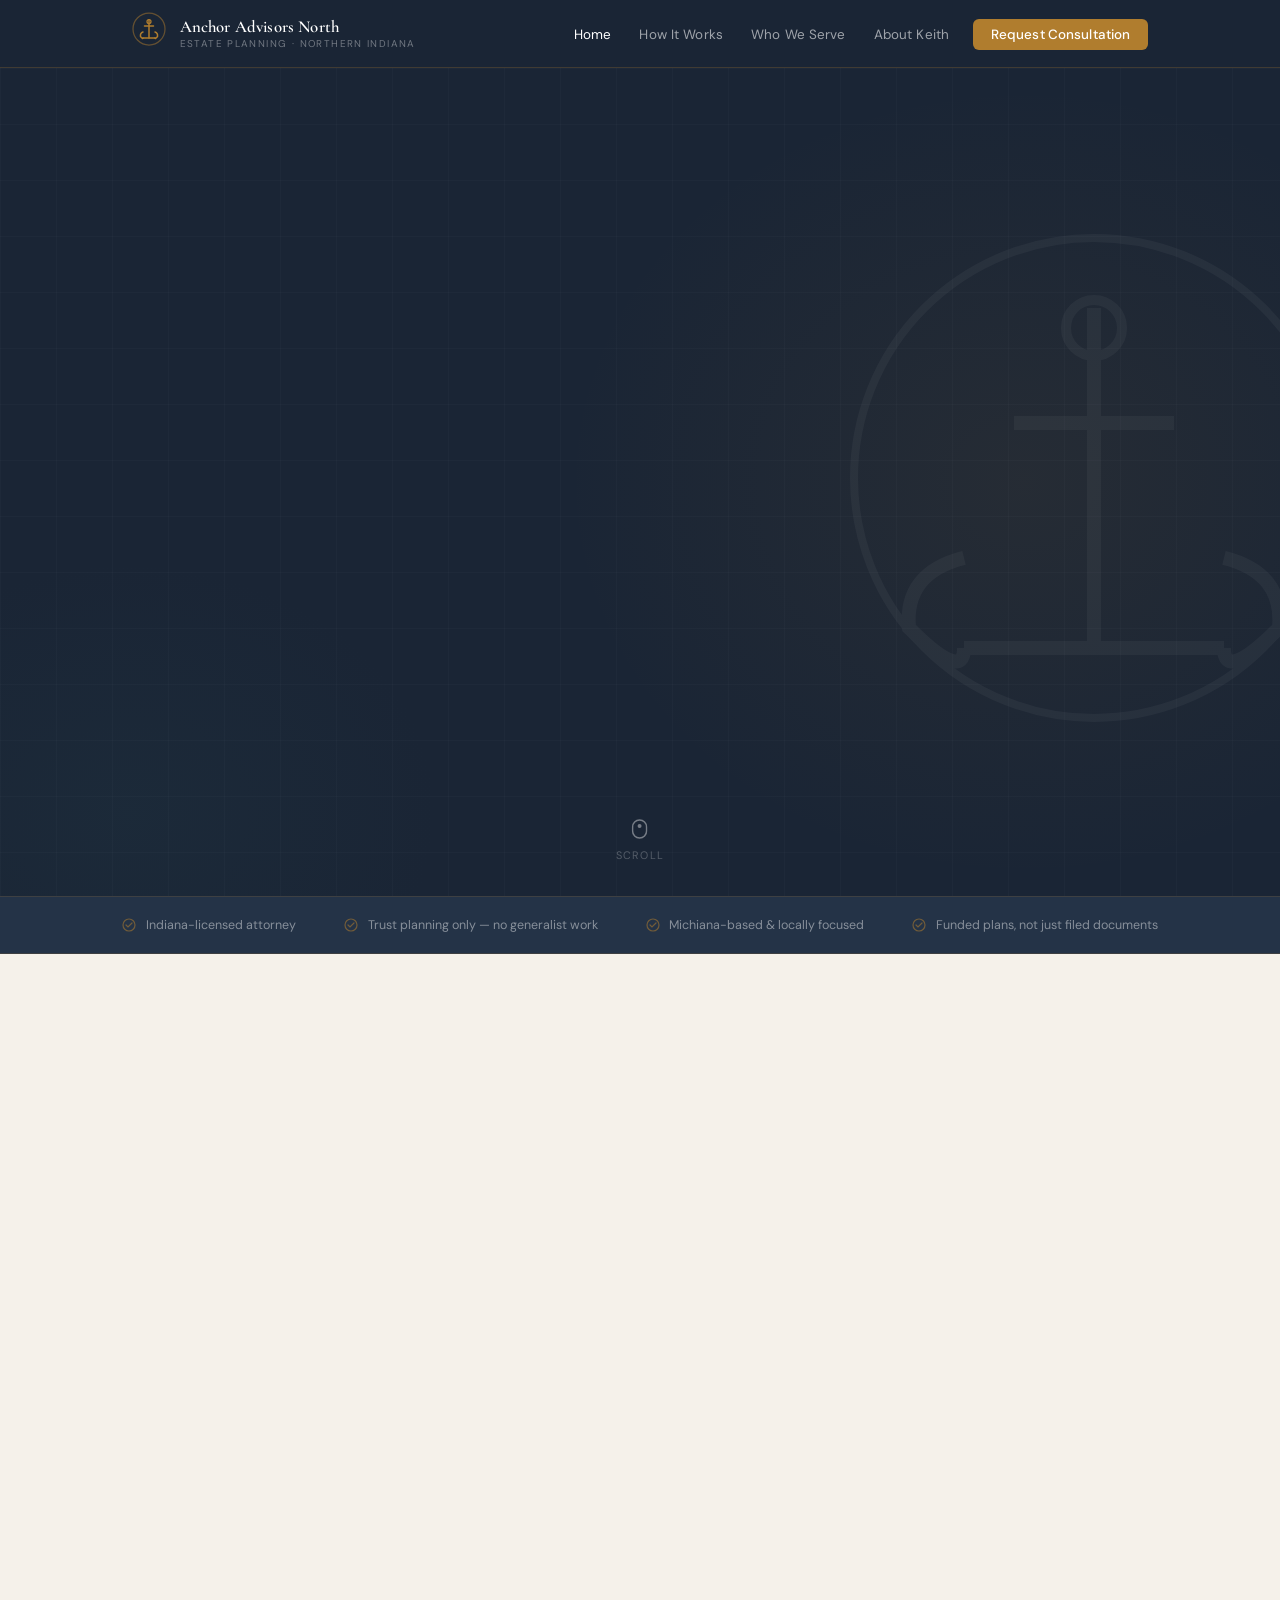
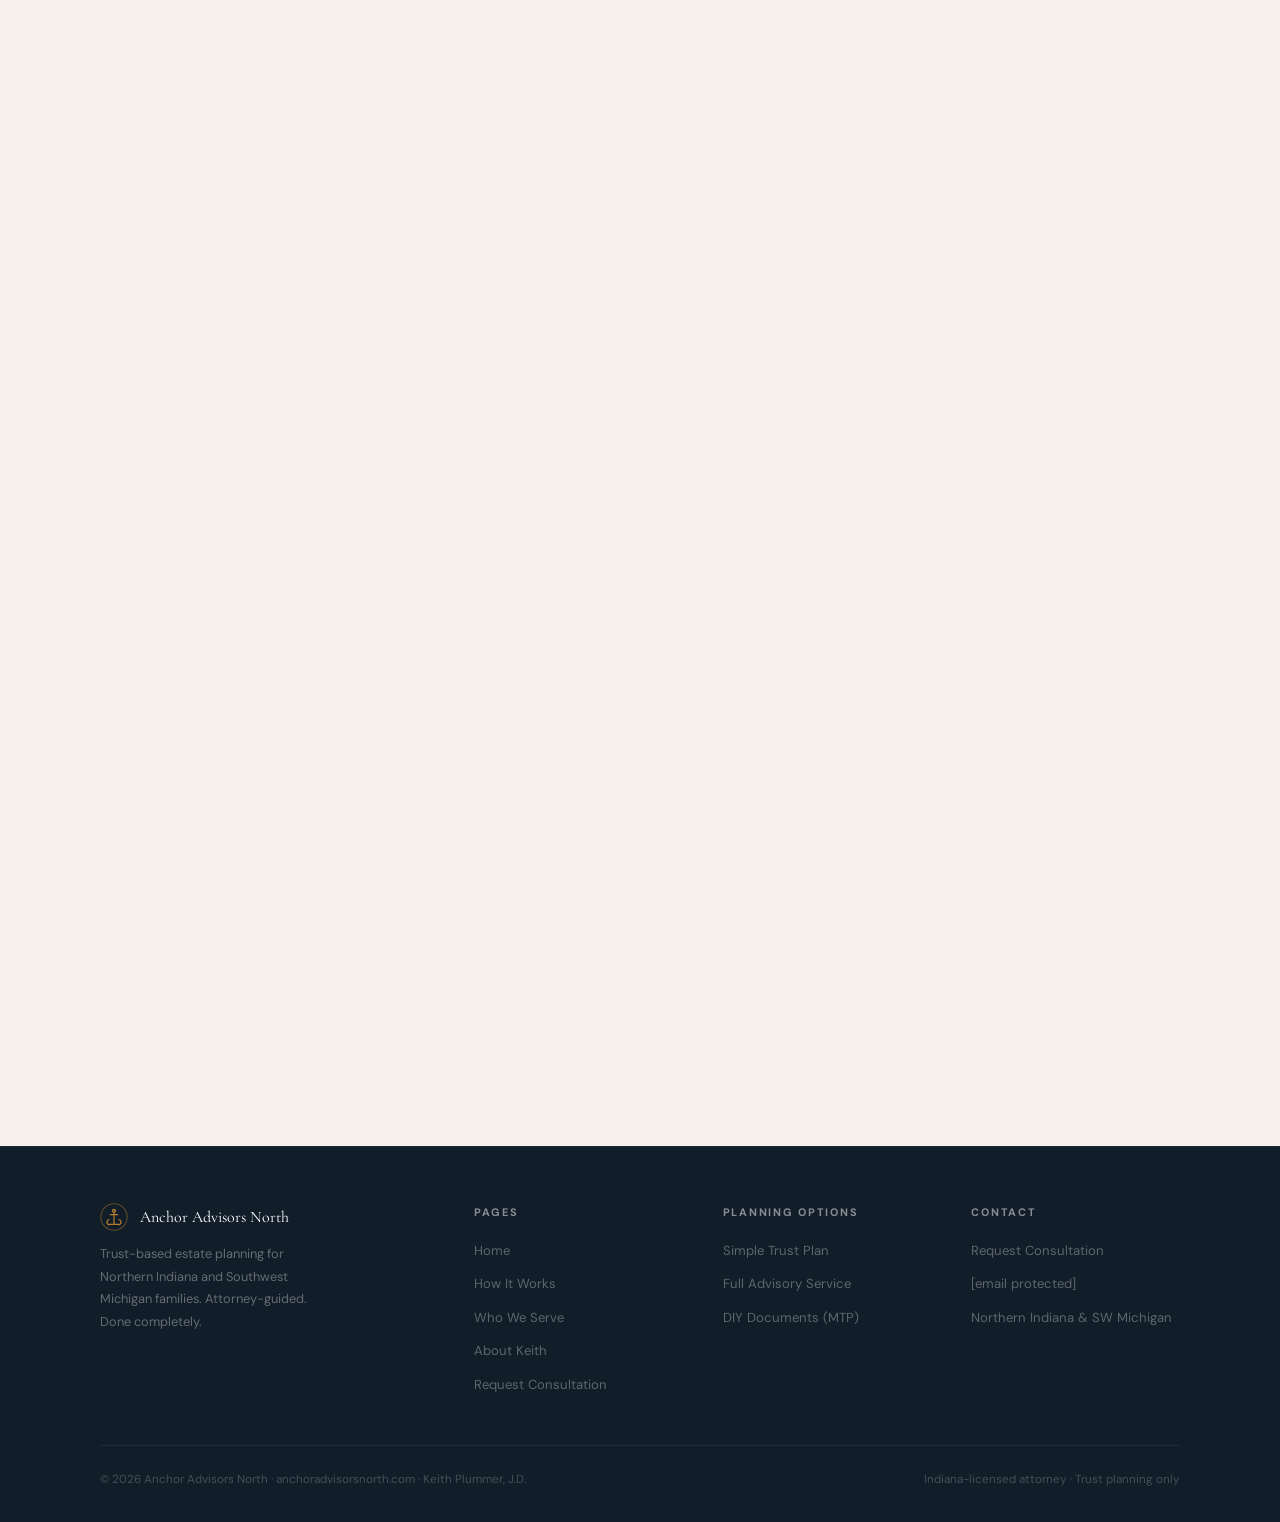
==== index.html @ 52250618 "Add files via upload" ====
<!DOCTYPE html>
<html lang="en">
<head>
<meta charset="UTF-8">
<meta name="viewport" content="width=device-width, initial-scale=1.0">
<title>Anchor Advisors North — Trust-Based Estate Planning, Northern Indiana</title>
<meta name="description" content="Revocable living trust-based estate planning for Northern Indiana families. Attorney-guided. Done completely — from documents to funded.">
<link rel="stylesheet" href="shared.css">
<style>
/* ── HOME-SPECIFIC ──────────────────────────────────────── */

/* HERO */
.hero {
  background: var(--navy3);
  padding: 7rem 2rem 6rem;
  position: relative; overflow: hidden;
  min-height: 92vh;
  display: flex; align-items: center;
}
.hero-bg {
  position: absolute; inset: 0; pointer-events: none;
  background:
    radial-gradient(ellipse 60% 80% at 80% 50%, rgba(176,125,46,.08) 0%, transparent 60%),
    radial-gradient(ellipse 40% 50% at 10% 90%, rgba(28,43,58,.8) 0%, transparent 60%);
}
/* Faint grid */
.hero-grid {
  position: absolute; inset: 0; pointer-events: none;
  background-image:
    linear-gradient(rgba(255,255,255,.018) 1px, transparent 1px),
    linear-gradient(90deg, rgba(255,255,255,.018) 1px, transparent 1px);
  background-size: 56px 56px;
}
/* Anchor watermark */
.hero-anchor-bg {
  position: absolute; right: -4rem; top: 50%; transform: translateY(-50%);
  opacity: .04; pointer-events: none;
}
.hero-in {
  position: relative; z-index: 1;
  max-width: 1080px; margin: 0 auto; width: 100%;
  display: grid; grid-template-columns: 1fr 400px; gap: 5rem; align-items: center;
}
.hero-badge {
  display: inline-flex; align-items: center; gap: .5rem;
  background: var(--gold-bg); border: 1px solid var(--gold-br);
  color: var(--gold-lt); font-size: .68rem; letter-spacing: .15em;
  text-transform: uppercase; padding: .38rem 1rem; border-radius: 2rem;
  margin-bottom: 1.85rem; font-weight: 600;
}
.hero h1 {
  font-family: var(--serif);
  font-size: clamp(2.8rem, 5vw, 4.4rem);
  color: var(--white); line-height: 1.1;
  font-weight: 600; margin-bottom: 1.5rem;
  letter-spacing: -.015em;
}
.hero h1 em { color: var(--gold-lt); font-style: italic; }
.hero-sub {
  font-size: 1.05rem; color: rgba(255,255,255,.55);
  margin-bottom: 2.5rem; font-weight: 300;
  max-width: 480px; line-height: 1.8;
}
.hero-ctas { display: flex; gap: 1rem; flex-wrap: wrap; }

/* PROOF CARD */
.proof-card {
  background: rgba(255,255,255,.06);
  border: 1px solid rgba(255,255,255,.1);
  border-radius: 16px; overflow: hidden;
  backdrop-filter: blur(6px);
}
.pc-header {
  background: rgba(176,125,46,.15);
  border-bottom: 1px solid rgba(176,125,46,.2);
  padding: 1.1rem 1.5rem;
  display: flex; align-items: center; gap: .65rem;
}
.pc-header-icon { font-size: 1rem; }
.pc-header span {
  font-size: .72rem; letter-spacing: .12em; text-transform: uppercase;
  color: var(--gold-lt); font-weight: 600;
}
.pc-row {
  display: flex; align-items: flex-start; gap: 1rem;
  padding: 1rem 1.5rem;
  border-bottom: 1px solid rgba(255,255,255,.06);
  transition: background .18s;
}
.pc-row:last-child { border-bottom: none; }
.pc-row:hover { background: rgba(255,255,255,.03); }
.pc-check {
  width: 1.5rem; height: 1.5rem; border-radius: 50%;
  background: rgba(62,107,82,.25); border: 1px solid rgba(62,107,82,.4);
  display: flex; align-items: center; justify-content: center;
  flex-shrink: 0; margin-top: .1rem; font-size: .7rem;
}
.pc-body h4 { font-size: .88rem; font-weight: 500; color: var(--white); margin-bottom: .12rem; }
.pc-body p  { font-size: .76rem; color: rgba(255,255,255,.38); line-height: 1.5; }

/* SCROLL INDICATOR */
.scroll-hint {
  position: absolute; bottom: 2rem; left: 50%;
  transform: translateX(-50%);
  display: flex; flex-direction: column; align-items: center; gap: .4rem;
  color: rgba(255,255,255,.25); font-size: .68rem; letter-spacing: .12em;
  text-transform: uppercase; z-index: 1;
  animation: bounce 2s ease-in-out infinite;
}
.scroll-hint svg { opacity: .4; }
@keyframes bounce { 0%,100%{transform:translateX(-50%) translateY(0)} 50%{transform:translateX(-50%) translateY(6px)} }

/* DIVIDER STRIP */
.divider-strip {
  background: var(--navy2);
  border-top: 1px solid rgba(176,125,46,.18);
  border-bottom: 1px solid rgba(176,125,46,.18);
  padding: 1.1rem 2rem;
}
.ds-in {
  max-width: 1080px; margin: 0 auto;
  display: flex; justify-content: center; gap: 3rem; flex-wrap: wrap;
}
.ds-item {
  display: flex; align-items: center; gap: .6rem;
  font-size: .78rem; color: rgba(255,255,255,.45);
}
.ds-item svg { opacity: .55; }

/* PROBLEM SECTION */
.problem-in {
  display: grid; grid-template-columns: 1fr 1fr; gap: 1.5rem;
  margin-top: 3rem;
}
.p-card {
  border-radius: var(--r); padding: 1.85rem 1.7rem;
  position: relative; overflow: hidden;
}
.p-card.bad  { background: rgba(200,60,60,.06); border: 1px solid rgba(200,60,60,.18); }
.p-card.good { background: rgba(62,107,82,.07); border: 1px solid rgba(62,107,82,.22); }
.p-card h3 { font-family: var(--serif); font-size: 1.25rem; margin-bottom: .75rem; }
.p-card.bad  h3 { color: #c03c3c; }
.p-card.good h3 { color: var(--sage); }
.p-card p { font-size: .9rem; color: var(--text); line-height: 1.75; }
.p-card ul { list-style: none; margin-top: .85rem; display: flex; flex-direction: column; gap: .45rem; }
.p-card.bad  ul li::before { content: '✗ '; color: #c03c3c; font-weight: 700; }
.p-card.good ul li::before { content: '✓ '; color: var(--sage); font-weight: 700; }
.p-card ul li { font-size: .88rem; color: var(--text); }

/* LADDER / OPTIONS PREVIEW */
.options-grid {
  display: grid; grid-template-columns: repeat(3, 1fr); gap: 1.25rem;
  margin-top: 3rem;
}
.opt-card {
  border-radius: var(--r);
  border: 1px solid rgba(255,255,255,.08);
  background: rgba(255,255,255,.04);
  padding: 1.75rem 1.5rem;
  position: relative; overflow: hidden;
  transition: border-color .2s, background .2s;
  display: flex; flex-direction: column;
}
.opt-card:hover {
  border-color: rgba(176,125,46,.3);
  background: rgba(255,255,255,.06);
}
.opt-card.featured {
  background: rgba(176,125,46,.1);
  border-color: rgba(176,125,46,.35);
}
.opt-step {
  font-size: .63rem; letter-spacing: .2em; text-transform: uppercase;
  color: var(--gold-lt); font-weight: 600; margin-bottom: .5rem;
}
.opt-card h3 {
  font-family: var(--serif); font-size: 1.4rem; color: var(--white);
  margin-bottom: .5rem; line-height: 1.2;
}
.opt-price {
  font-size: .95rem; color: var(--gold-lt);
  margin-bottom: .85rem; font-weight: 300;
}
.opt-desc { font-size: .85rem; color: rgba(255,255,255,.48); line-height: 1.7; flex: 1; }
.opt-link {
  display: inline-flex; align-items: center; gap: .4rem;
  margin-top: 1.25rem; font-size: .82rem; font-weight: 500;
  color: var(--gold-lt); transition: gap .18s;
}
.opt-card:hover .opt-link { gap: .6rem; }

/* KEITH TEASER */
.keith-in {
  display: grid; grid-template-columns: 340px 1fr; gap: 4.5rem;
  align-items: center;
}
.keith-photo-block {
  position: relative;
}
.keith-photo-placeholder {
  width: 100%; aspect-ratio: 3/4;
  background: linear-gradient(145deg, var(--navy2) 0%, var(--navy3) 100%);
  border-radius: 14px;
  display: flex; align-items: center; justify-content: center;
  border: 1px solid rgba(255,255,255,.08);
  overflow: hidden;
}
.keith-photo-placeholder svg { opacity: .15; }
.keith-photo-tag {
  position: absolute; bottom: -1rem; right: -1rem;
  background: var(--gold); color: var(--white);
  padding: .65rem 1.15rem; border-radius: var(--r);
  font-size: .78rem; font-weight: 600; line-height: 1.4;
  box-shadow: var(--shadow-lg);
}
.keith-text .eyebrow { margin-bottom: .6rem; }
.keith-text h2 { margin-bottom: 1rem; }
.keith-text p { font-size: .95rem; color: var(--muted); margin-bottom: 1rem; line-height: 1.8; }
.keith-creds {
  display: flex; flex-direction: column; gap: .5rem; margin: 1.5rem 0;
}
.kc-item {
  display: flex; align-items: center; gap: .75rem;
  font-size: .85rem; color: var(--text);
}
.kc-dot {
  width: 6px; height: 6px; border-radius: 50%;
  background: var(--gold); flex-shrink: 0;
}

/* PROCESS STRIP */
.process-steps {
  display: grid; grid-template-columns: repeat(4, 1fr);
  gap: 0; margin-top: 3.5rem;
  border: 1px solid var(--border); border-radius: var(--r);
  overflow: hidden;
}
.ps-item {
  padding: 1.85rem 1.6rem; background: var(--white);
  border-right: 1px solid var(--border);
  position: relative; transition: background .2s;
}
.ps-item:last-child { border-right: none; }
.ps-item:hover { background: var(--warm); }
.ps-num {
  font-family: var(--serif); font-size: 2.4rem; color: var(--gold);
  line-height: 1; margin-bottom: .85rem; font-weight: 600;
}
.ps-item h3 { font-family: var(--serif); font-size: 1.1rem; color: var(--navy); margin-bottom: .45rem; }
.ps-item p  { font-size: .83rem; color: var(--muted); line-height: 1.7; }

/* QUOTE / CTA BANNER */
.cta-banner {
  background: var(--navy3);
  border-top: 1px solid rgba(176,125,46,.2);
  border-bottom: 1px solid rgba(176,125,46,.2);
  padding: 5rem 2rem; text-align: center;
}
.cta-banner blockquote {
  font-family: var(--serif); font-size: clamp(1.5rem, 2.5vw, 2.2rem);
  color: var(--white); line-height: 1.4; max-width: 720px;
  margin: 0 auto 1rem; font-style: italic; font-weight: 400;
}
.cta-banner blockquote em { color: var(--gold-lt); font-style: normal; }
.cta-banner cite { font-size: .8rem; color: rgba(255,255,255,.35); display: block; margin-bottom: 2.5rem; }

@media (max-width: 900px) {
  .hero-in { grid-template-columns: 1fr; gap: 3rem; }
  .hero { min-height: auto; padding: 5rem 1.25rem 4rem; }
  .hero-anchor-bg { display: none; }
  .problem-in { grid-template-columns: 1fr; }
  .options-grid { grid-template-columns: 1fr; }
  .keith-in { grid-template-columns: 1fr; }
  .keith-photo-block { max-width: 300px; margin: 0 auto; }
  .process-steps { grid-template-columns: 1fr 1fr; }
  .ps-item { border-bottom: 1px solid var(--border); }
}
@media (max-width: 560px) {
  .process-steps { grid-template-columns: 1fr; }
  .ds-in { gap: 1.25rem; }
}
</style>
</head>
<body>

<!-- NAV -->
<nav class="site-nav">
  <div class="nav-in">
    <a href="index.html" class="nav-logo">
      <!-- Anchor SVG Logo -->
      <div class="nav-logo-mark">
        <svg width="34" height="34" viewBox="0 0 34 34" fill="none" xmlns="http://www.w3.org/2000/svg">
          <circle cx="17" cy="17" r="16" stroke="#b07d2e" stroke-width="1.25" fill="none" opacity=".5"/>
          <!-- Anchor shape -->
          <line x1="17" y1="8" x2="17" y2="26" stroke="#b07d2e" stroke-width="1.5" stroke-linecap="round"/>
          <line x1="11" y1="26" x2="23" y2="26" stroke="#b07d2e" stroke-width="1.5" stroke-linecap="round"/>
          <path d="M11 20 Q8 21 8.5 24.5 Q11 27.5 11 26" stroke="#b07d2e" stroke-width="1.5" fill="none" stroke-linecap="round"/>
          <path d="M23 20 Q26 21 25.5 24.5 Q23 27.5 23 26" stroke="#b07d2e" stroke-width="1.5" fill="none" stroke-linecap="round"/>
          <!-- Crossbar -->
          <line x1="12.5" y1="14" x2="21.5" y2="14" stroke="#b07d2e" stroke-width="1.5" stroke-linecap="round"/>
          <!-- Ring at top -->
          <circle cx="17" cy="9.5" r="2" stroke="#b07d2e" stroke-width="1.25" fill="none"/>
        </svg>
      </div>
      <div class="nav-logo-text">
        <span class="nav-logo-name">Anchor Advisors North</span>
        <span class="nav-logo-sub">Estate Planning · Northern Indiana</span>
      </div>
    </a>
    <ul class="nav-links" id="navLinks">
      <li><a href="index.html" class="active">Home</a></li>
      <li><a href="how-it-works.html">How It Works</a></li>
      <li><a href="who-we-serve.html">Who We Serve</a></li>
      <li><a href="about.html">About Keith</a></li>
      <li><a href="inquire.html" class="nav-cta">Request Consultation</a></li>
    </ul>
    <div class="ham" id="ham" onclick="toggleNav()">
      <span></span><span></span><span></span>
    </div>
  </div>
</nav>

<!-- HERO -->
<section class="hero">
  <div class="hero-bg"></div>
  <div class="hero-grid"></div>
  <!-- Watermark anchor -->
  <div class="hero-anchor-bg">
    <svg width="500" height="500" viewBox="0 0 500 500" fill="none" xmlns="http://www.w3.org/2000/svg">
      <circle cx="250" cy="250" r="240" stroke="white" stroke-width="8" fill="none"/>
      <line x1="250" y1="80" x2="250" y2="420" stroke="white" stroke-width="14"/>
      <line x1="120" y1="420" x2="380" y2="420" stroke="white" stroke-width="14"/>
      <path d="M120 330 Q60 345 65 400 Q120 455 120 420" stroke="white" stroke-width="14" fill="none"/>
      <path d="M380 330 Q440 345 435 400 Q380 455 380 420" stroke="white" stroke-width="14" fill="none"/>
      <line x1="170" y1="195" x2="330" y2="195" stroke="white" stroke-width="14"/>
      <circle cx="250" cy="100" r="28" stroke="white" stroke-width="10" fill="none"/>
    </svg>
  </div>

  <div class="hero-in">
    <div>
      <div class="hero-badge fi">Northern Indiana · Attorney-Guided</div>
      <h1 class="fi fi-d1">Plans that work<br>in practice,<br>not just <em>on paper.</em></h1>
      <p class="hero-sub fi fi-d2">Revocable living trust-based estate planning for Michiana families — from document preparation through fully funded and complete. Guided by Keith Plummer, J.D.</p>
      <div class="hero-ctas fi fi-d3">
        <a href="inquire.html" class="btn btn-gold">Request a Consultation</a>
        <a href="how-it-works.html" class="btn btn-outline">See How It Works</a>
      </div>
    </div>
    <div class="fi fi-d2">
      <div class="proof-card">
        <div class="pc-header">
          <span class="pc-header-icon">⚓</span>
          <span>What "complete" means here</span>
        </div>
        <div class="pc-row">
          <div class="pc-check">✓</div>
          <div class="pc-body">
            <h4>All 7 Indiana documents prepared</h4>
            <p>Trust, will, POA, health care rep, certificate, deed & assignment</p>
          </div>
        </div>
        <div class="pc-row">
          <div class="pc-check">✓</div>
          <div class="pc-body">
            <h4>Real estate retitled & recorded</h4>
            <p>Quitclaim Deed filed with your Indiana county — not just drafted</p>
          </div>
        </div>
        <div class="pc-row">
          <div class="pc-check">✓</div>
          <div class="pc-body">
            <h4>Accounts & beneficiaries aligned</h4>
            <p>Bank, brokerage, and retirement coordinated with trust terms</p>
          </div>
        </div>
        <div class="pc-row">
          <div class="pc-check">✓</div>
          <div class="pc-body">
            <h4>Completion review & funding file</h4>
            <p>Every transfer documented and verified before we close</p>
          </div>
        </div>
      </div>
    </div>
  </div>

  <div class="scroll-hint">
    <svg width="16" height="20" viewBox="0 0 16 20" fill="none"><rect x="1" y="1" width="14" height="18" rx="7" stroke="white" stroke-width="1.5"/><circle cx="8" cy="7" r="2" fill="white"/></svg>
    Scroll
  </div>
</section>

<!-- DIVIDER STRIP -->
<div class="divider-strip">
  <div class="ds-in">
    <div class="ds-item">
      <svg width="14" height="14" viewBox="0 0 14 14" fill="none"><circle cx="7" cy="7" r="6" stroke="#b07d2e" stroke-width="1.2"/><path d="M4 7l2 2 4-4" stroke="#b07d2e" stroke-width="1.2" stroke-linecap="round"/></svg>
      Indiana-licensed attorney
    </div>
    <div class="ds-item">
      <svg width="14" height="14" viewBox="0 0 14 14" fill="none"><circle cx="7" cy="7" r="6" stroke="#b07d2e" stroke-width="1.2"/><path d="M4 7l2 2 4-4" stroke="#b07d2e" stroke-width="1.2" stroke-linecap="round"/></svg>
      Trust planning only — no generalist work
    </div>
    <div class="ds-item">
      <svg width="14" height="14" viewBox="0 0 14 14" fill="none"><circle cx="7" cy="7" r="6" stroke="#b07d2e" stroke-width="1.2"/><path d="M4 7l2 2 4-4" stroke="#b07d2e" stroke-width="1.2" stroke-linecap="round"/></svg>
      Michiana-based & locally focused
    </div>
    <div class="ds-item">
      <svg width="14" height="14" viewBox="0 0 14 14" fill="none"><circle cx="7" cy="7" r="6" stroke="#b07d2e" stroke-width="1.2"/><path d="M4 7l2 2 4-4" stroke="#b07d2e" stroke-width="1.2" stroke-linecap="round"/></svg>
      Funded plans, not just filed documents
    </div>
  </div>
</div>

<!-- PROBLEM -->
<section class="section light fi" id="why">
  <div class="wrap">
    <div class="eyebrow">The Core Problem</div>
    <h2 class="sec-title">Most estate plans fail in <em>execution,</em> not drafting.</h2>
    <p class="sec-desc">Documents get signed. Assets stay put. Beneficiaries go stale. The trust sits in a drawer — legally valid and functionally useless.</p>
    <div class="problem-in">
      <div class="p-card bad fi">
        <h3>What most families end up with</h3>
        <p>A signed trust that holds no assets. A will nobody can find. Real estate still titled in their own names. Beneficiary designations last updated in 2009.</p>
        <ul>
          <li>Estate goes to probate anyway</li>
          <li>Family spends months untangling accounts</li>
          <li>Minor children's guardianship unaddressed</li>
          <li>Incapacity triggers costly court proceedings</li>
          <li>Plan never funded — the whole point missed</li>
        </ul>
      </div>
      <div class="p-card good fi fi-d1">
        <h3>What a functioning plan looks like</h3>
        <p>Correctly executed documents. Real estate retitled and recorded. Accounts aligned. Beneficiary designations reviewed and current.</p>
        <ul>
          <li>Assets pass privately, without probate</li>
          <li>Family receives what you intended</li>
          <li>Successor trustee steps in without court</li>
          <li>Medical and financial decisions covered</li>
          <li>Documented, verified, and complete</li>
        </ul>
      </div>
    </div>
  </div>
</section>

<!-- OPTIONS / LADDER -->
<section class="section dark fi">
  <div class="wrap">
    <div class="eyebrow light">Planning Options</div>
    <h2 class="sec-title light">The right level of support<br>for <em>your</em> situation.</h2>
    <p class="sec-desc light">Some families want documents. Some want documents with a guide. Some want full coordination from start to funded. There's a path for each.</p>
    <div class="options-grid">

      <div class="opt-card fi">
        <div class="opt-step">Entry point</div>
        <h3>DIY Documents</h3>
        <div class="opt-price">$99 – $299 · self-serve</div>
        <p class="opt-desc">Attorney-reviewed Indiana trust documents, delivered in minutes. For organized families who can handle the process independently. Via our sister site.</p>
        <a href="https://michianatrustplanning.com" target="_blank" class="opt-link">
          MichianaTP.com →
        </a>
      </div>

      <div class="opt-card featured fi fi-d1">
        <div class="opt-step">Guided option · most popular</div>
        <h3>Simple Trust Plan</h3>
        <div class="opt-price">Flat fee · contact for pricing</div>
        <p class="opt-desc">The same attorney-prepared documents — with Keith guiding you through every step. Intake consultation, implementation roadmap, and direct support through signing and funding.</p>
        <a href="inquire.html" class="opt-link">Request consultation →</a>
      </div>

      <div class="opt-card fi fi-d2">
        <div class="opt-step">Full coordination</div>
        <h3>Full Advisory</h3>
        <div class="opt-price">Flat fee · contact for pricing</div>
        <p class="opt-desc">Complete coordination from intake through funded. Deed preparation and recording, account retitling, beneficiary review, and a documented funding proof file. For families with real estate, multiple accounts, or blended family considerations.</p>
        <a href="inquire.html" class="opt-link">Request consultation →</a>
      </div>

    </div>
  </div>
</section>

<!-- PROCESS PREVIEW -->
<section class="section white fi">
  <div class="wrap">
    <div class="eyebrow">How It Works</div>
    <h2 class="sec-title">Four stages. Clear next steps <em>throughout.</em></h2>
    <p class="sec-desc">No guessing. No unclear next steps. A structured path from conversation to complete.</p>
    <div class="process-steps">
      <div class="ps-item fi">
        <div class="ps-num">01</div>
        <h3>Orientation</h3>
        <p>Define your priorities, household context, and asset picture. Confirm which planning level fits your situation.</p>
      </div>
      <div class="ps-item fi fi-d1">
        <div class="ps-num">02</div>
        <h3>Design</h3>
        <p>Set the trust structure — trustees, beneficiaries, distribution terms, and companion documents aligned to your situation.</p>
      </div>
      <div class="ps-item fi fi-d2">
        <div class="ps-num">03</div>
        <h3>Documents</h3>
        <p>Prepare, review, and execute all Indiana trust documents. Clear guidance on signing order, witnesses, and notarization.</p>
      </div>
      <div class="ps-item fi fi-d3">
        <div class="ps-num">04</div>
        <h3>Implementation</h3>
        <p>Coordinate titling, deed recording, account retitling, and beneficiary updates. Verify and document completion.</p>
      </div>
    </div>
    <div style="text-align:center; margin-top:2rem;">
      <a href="how-it-works.html" class="btn btn-outline-dark">Full Process Overview →</a>
    </div>
  </div>
</section>

<!-- KEITH TEASER -->
<section class="section warm2 fi" id="about">
  <div class="wrap">
    <div class="keith-in">
      <div class="keith-photo-block">
        <div class="keith-photo-placeholder">
          <!-- Placeholder until photo uploaded — replace with <img src="assets/keith-plummer.jpg"> -->
          <svg width="100" height="120" viewBox="0 0 100 120" fill="none" xmlns="http://www.w3.org/2000/svg">
            <circle cx="50" cy="38" r="28" stroke="white" stroke-width="2"/>
            <path d="M5 110 Q5 80 50 80 Q95 80 95 110" stroke="white" stroke-width="2" fill="none"/>
          </svg>
        </div>
        <div class="keith-photo-tag">
          Keith Plummer, J.D.<br>
          <span style="font-weight:300;font-size:.7rem;opacity:.8;">Indiana Estate Attorney</span>
        </div>
      </div>
      <div class="keith-text">
        <div class="eyebrow">About Keith Plummer</div>
        <h2 class="sec-title">Estate planning the way it <em>should</em> work.</h2>
        <p>Anchor Advisors North started the same way most families begin thinking about estate planning — a question from parents and close friends who wanted a simple plan that would work, but found the process expensive, confusing, and hard to navigate.</p>
        <p>After seeing the gap between what most Michiana households actually need and what they're often sold, the answer became clear: most families need a well-drafted trust, the right companion documents, and someone who will make sure the plan is actually implemented — not just filed.</p>
        <div class="keith-creds">
          <div class="kc-item"><div class="kc-dot"></div>Licensed attorney, State of Indiana</div>
          <div class="kc-item"><div class="kc-dot"></div>Trust & estate planning focus</div>
          <div class="kc-item"><div class="kc-dot"></div>Northern Indiana & Southwest Michigan</div>
          <div class="kc-item"><div class="kc-dot"></div>Completion-oriented — funded plans, not just signed ones</div>
        </div>
        <a href="about.html" class="btn btn-outline-dark">Full Bio & Background →</a>
      </div>
    </div>
  </div>
</section>

<!-- CTA BANNER -->
<div class="cta-banner fi">
  <blockquote>"A trust is not magic. It works only when assets are properly aligned <em>with the structure.</em>"</blockquote>
  <cite>— Anchor Advisors North</cite>
  <div>
    <a href="inquire.html" class="btn btn-gold" style="font-size:1rem;padding:.9rem 2rem;">Request a Consultation</a>
  </div>
</div>

<!-- FOOTER -->
<footer class="site-footer">
  <div class="footer-in">
    <div class="footer-brand">
      <a href="index.html" style="display:flex;align-items:center;gap:.75rem;">
        <svg width="28" height="28" viewBox="0 0 34 34" fill="none"><circle cx="17" cy="17" r="16" stroke="#b07d2e" stroke-width="1.25" fill="none" opacity=".5"/><line x1="17" y1="8" x2="17" y2="26" stroke="#b07d2e" stroke-width="1.5" stroke-linecap="round"/><line x1="11" y1="26" x2="23" y2="26" stroke="#b07d2e" stroke-width="1.5" stroke-linecap="round"/><path d="M11 20 Q8 21 8.5 24.5 Q11 27.5 11 26" stroke="#b07d2e" stroke-width="1.5" fill="none" stroke-linecap="round"/><path d="M23 20 Q26 21 25.5 24.5 Q23 27.5 23 26" stroke="#b07d2e" stroke-width="1.5" fill="none" stroke-linecap="round"/><line x1="12.5" y1="14" x2="21.5" y2="14" stroke="#b07d2e" stroke-width="1.5" stroke-linecap="round"/><circle cx="17" cy="9.5" r="2" stroke="#b07d2e" stroke-width="1.25" fill="none"/></svg>
        <span style="font-family:var(--serif);color:white;font-size:1rem;">Anchor Advisors North</span>
      </a>
      <p>Trust-based estate planning for Northern Indiana and Southwest Michigan families. Attorney-guided. Done completely.</p>
    </div>
    <div class="footer-col">
      <h5>Pages</h5>
      <ul>
        <li><a href="index.html">Home</a></li>
        <li><a href="how-it-works.html">How It Works</a></li>
        <li><a href="who-we-serve.html">Who We Serve</a></li>
        <li><a href="about.html">About Keith</a></li>
        <li><a href="inquire.html">Request Consultation</a></li>
      </ul>
    </div>
    <div class="footer-col">
      <h5>Planning Options</h5>
      <ul>
        <li><a href="inquire.html">Simple Trust Plan</a></li>
        <li><a href="inquire.html">Full Advisory Service</a></li>
        <li><a href="https://michianatrustplanning.com" target="_blank">DIY Documents (MTP)</a></li>
      </ul>
    </div>
    <div class="footer-col">
      <h5>Contact</h5>
      <ul>
        <li><a href="inquire.html">Request Consultation</a></li>
        <li><a href="/cdn-cgi/l/email-protection#0368666a776b43626d606b6c716267756a706c71706d6c71776b2d606c6e"><span class="__cf_email__" data-cfemail="3f545a564b577f5e515c57504d5e5b49564c504d4c51504d4b57115c5052">[email&#160;protected]</span></a></li>
        <li><a href="#">Northern Indiana & SW Michigan</a></li>
      </ul>
    </div>
  </div>
  <div class="footer-bottom">
    <span>© 2026 Anchor Advisors North · anchoradvisorsnorth.com · Keith Plummer, J.D.</span>
    <span>Indiana-licensed attorney · Trust planning only</span>
  </div>
</footer>

<script data-cfasync="false" src="/cdn-cgi/scripts/5c5dd728/cloudflare-static/email-decode.min.js"></script><script>
function toggleNav() {
  const n = document.getElementById('navLinks');
  const h = document.getElementById('ham');
  n.classList.toggle('open');
  h.c
---- shared.css ----
/* ═══════════════════════════════════════════════════════
   ANCHOR ADVISORS NORTH — Shared Design System
   Aesthetic: Modern professional. Polished but grounded.
   Navy & warm white, anchor motif, editorial typography.
   Cormorant for display, DM Sans for UI clarity.
═══════════════════════════════════════════════════════ */

@import url('https://fonts.googleapis.com/css2?family=Cormorant+Garamond:ital,wght@0,400;0,500;0,600;0,700;1,400;1,600&family=DM+Sans:wght@300;400;500;600&display=swap');

:root {
  --navy:      #1c2b3a;
  --navy2:     #243347;
  --navy3:     #1a2535;
  --gold:      #b07d2e;
  --gold-lt:   #c99540;
  --gold-bg:   rgba(176,125,46,.08);
  --gold-br:   rgba(176,125,46,.22);
  --warm:      #f5f1ea;
  --warm2:     #edeae2;
  --white:     #ffffff;
  --text:      #253040;
  --muted:     #6b7787;
  --border:    rgba(28,43,58,.1);
  --sage:      #3e6b52;
  --serif:     'Cormorant Garamond', Georgia, serif;
  --sans:      'DM Sans', sans-serif;
  --shadow:    0 2px 20px rgba(28,43,58,.07);
  --shadow-lg: 0 8px 48px rgba(28,43,58,.13);
  --r:         10px;
  --nav-h:     68px;
}

*, *::before, *::after { margin: 0; padding: 0; box-sizing: border-box; }
html { scroll-behavior: smooth; }
body {
  font-family: var(--sans);
  background: var(--warm);
  color: var(--text);
  line-height: 1.7;
  -webkit-font-smoothing: antialiased;
}
a { color: inherit; text-decoration: none; }
img { max-width: 100%; }

/* ── LAYOUT ──────────────────────────── */
.wrap    { max-width: 1080px; margin: 0 auto; padding: 0 2rem; }
.wrap-sm { max-width: 740px;  margin: 0 auto; padding: 0 2rem; }
.wrap-xs { max-width: 600px;  margin: 0 auto; padding: 0 2rem; }

/* ── TYPOGRAPHY ─────────────────────── */
.eyebrow {
  font-size: .68rem; letter-spacing: .2em; text-transform: uppercase;
  color: var(--gold); font-weight: 600; margin-bottom: .55rem;
  font-family: var(--sans);
}
.eyebrow.light { color: var(--gold-lt); }

h1, h2, h3 { font-family: var(--serif); }
.sec-title {
  font-size: clamp(2rem, 3.2vw, 2.9rem);
  color: var(--navy); line-height: 1.15;
  font-weight: 600; margin-bottom: .9rem;
}
.sec-title em  { color: var(--gold); font-style: italic; }
.sec-title.light { color: var(--white); }
.sec-title.light em { color: var(--gold-lt); }
.sec-desc {
  color: var(--muted); font-size: .97rem; max-width: 520px;
  font-weight: 300; line-height: 1.8;
}
.sec-desc.light { color: rgba(255,255,255,.55); }
.sec-desc.wide  { max-width: 680px; }

/* ── NAV ─────────────────────────────── */
.site-nav {
  background: var(--navy3);
  border-bottom: 1px solid rgba(176,125,46,.25);
  position: sticky; top: 0; z-index: 300;
  height: var(--nav-h);
}
.nav-in {
  max-width: 1080px; margin: 0 auto; padding: 0 2rem;
  height: 100%;
  display: flex; align-items: center; justify-content: space-between;
}
.nav-logo { display: flex; align-items: center; gap: .85rem; }
.nav-logo-mark { flex-shrink: 0; }
.nav-logo-text {
  display: flex; flex-direction: column; gap: 0;
  line-height: 1;
}
.nav-logo-name {
  font-family: var(--serif); font-size: 1.05rem;
  color: var(--white); font-weight: 600; letter-spacing: .01em;
}
.nav-logo-sub {
  font-size: .62rem; color: rgba(255,255,255,.38);
  letter-spacing: .14em; text-transform: uppercase;
  font-family: var(--sans); font-weight: 400;
  margin-top: .2rem;
}
.nav-links {
  display: flex; align-items: center; gap: .25rem; list-style: none;
}
.nav-links a {
  color: rgba(255,255,255,.58); font-size: .84rem; font-weight: 400;
  padding: .45rem .75rem; border-radius: 6px;
  transition: color .18s, background .18s;
  letter-spacing: .01em;
}
.nav-links a:hover { color: rgba(255,255,255,.9); background: rgba(255,255,255,.05); }
.nav-links a.active { color: var(--white); }
.nav-links a.nav-cta {
  background: var(--gold); color: var(--white) !important;
  padding: .42rem 1.1rem; margin-left: .5rem;
  font-weight: 500;
  transition: background .18s !important;
}
.nav-links a.nav-cta:hover { background: var(--gold-lt) !important; }
.ham { display: none; cursor: pointer; padding: .4rem; }
.ham span { display: block; width: 20px; height: 1.5px; background: rgba(255,255,255,.7); margin: 5px 0; transition: .2s; }

/* ── BUTTONS ─────────────────────────── */
.btn {
  display: inline-flex; align-items: center; gap: .5rem;
  padding: .78rem 1.65rem; border-radius: var(--r);
  font-family: var(--sans); font-size: .9rem; font-weight: 500;
  cursor: pointer; transition: all .18s; border: none;
  letter-spacing: .01em;
}
.btn-gold    { background: var(--gold);  color: var(--white); }
.btn-gold:hover { background: var(--gold-lt); transform: translateY(-1px); }
.btn-outline { background: transparent; color: rgba(255,255,255,.75); border: 1px solid rgba(255,255,255,.22); }
.btn-outline:hover { border-color: rgba(255,255,255,.5); color: var(--white); }
.btn-outline-dark { background: transparent; color: var(--navy); border: 1px solid var(--border); }
.btn-outline-dark:hover { border-color: var(--gold); color: var(--gold); }

/* ── CARDS ───────────────────────────── */
.card {
  background: var(--white); border: 1px solid var(--border);
  border-radius: var(--r); padding: 1.75rem 1.6rem;
  transition: box-shadow .2s, transform .2s;
}
.card:hover { box-shadow: var(--shadow-lg); transform: translateY(-2px); }

/* ── SECTION ─────────────────────────── */
.section { padding: 5.5rem 2rem; }
.section.dark { background: var(--navy); }
.section.mid  { background: var(--navy2); }
.section.light { background: var(--warm); }
.section.white { background: var(--white); }
.section.warm2 { background: var(--warm2); }

/* ── FADE IN ─────────────────────────── */
.fi { opacity: 0; transform: translateY(18px); transition: opacity .55s ease, transform .55s ease; }
.fi.vis { opacity: 1; transform: translateY(0); }
.fi-d1 { transition-delay: .1s; }
.fi-d2 { transition-delay: .2s; }
.fi-d3 { transition-delay: .3s; }
.fi-d4 { transition-delay: .4s; }

/* ── FOOTER ──────────────────────────── */
.site-footer {
  background: #111d29;
  padding: 3.5rem 2rem 2rem;
  border-top: 1px solid rgba(255,255,255,.05);
}
.footer-in {
  max-width: 1080px; margin: 0 auto;
  display: grid; grid-template-columns: 1.6fr 1fr 1fr 1fr;
  gap: 2.5rem; margin-bottom: 3rem;
}
.footer-brand p { font-size: .8rem; color: rgba(255,255,255,.35); line-height: 1.75; margin-top: .75rem; max-width: 230px; }
.footer-col h5 { font-size: .68rem; letter-spacing: .16em; text-transform: uppercase; color: rgba(255,255,255,.5); margin-bottom: .85rem; font-family: var(--sans); }
.footer-col ul { list-style: none; display: flex; flex-direction: column; gap: .4rem; }
.footer-col ul a { font-size: .82rem; color: rgba(255,255,255,.32); transition: color .18s; }
.footer-col ul a:hover { color: var(--gold-lt); }
.footer-bottom {
  max-width: 1080px; margin: 0 auto;
  padding-top: 1.5rem; border-top: 1px solid rgba(255,255,255,.06);
  display: flex; justify-content: space-between; flex-wrap: wrap; gap: .5rem;
  font-size: .73rem; color: rgba(255,255,255,.22);
}

/* ── RESPONSIVE ──────────────────────── */
@media (max-width: 900px) {
  .nav-links { display: none; }
  .nav-links.open {
    display: flex; flex-direction: column; position: fixed;
    top: var(--nav-h); left: 0; right: 0; bottom: 0;
    background: var(--navy3); padding: 2rem;
    gap: .5rem; border-top: 1px solid rgba(255,255,255,.07);
    overflow-y: auto;
  }
  .nav-links.open a { padding: .9rem 1rem; font-size: 1rem; border-bottom: 1px solid rgba(255,255,255,.05); border-radius: 0; }
  .nav-links.open a.nav-cta { margin: 1rem 0 0; border-radius: var(--r); text-align: center; }
  .ham { display: block; }
  .footer-in { grid-template-columns: 1fr 1fr; }
}
@media (max-width: 560px) {
  .footer-in { grid-template-columns: 1fr; }
  .wrap, .wrap-sm, .wrap-xs { padding: 0 1.25rem; }
  .section { padding: 4rem 1.25rem; }
}
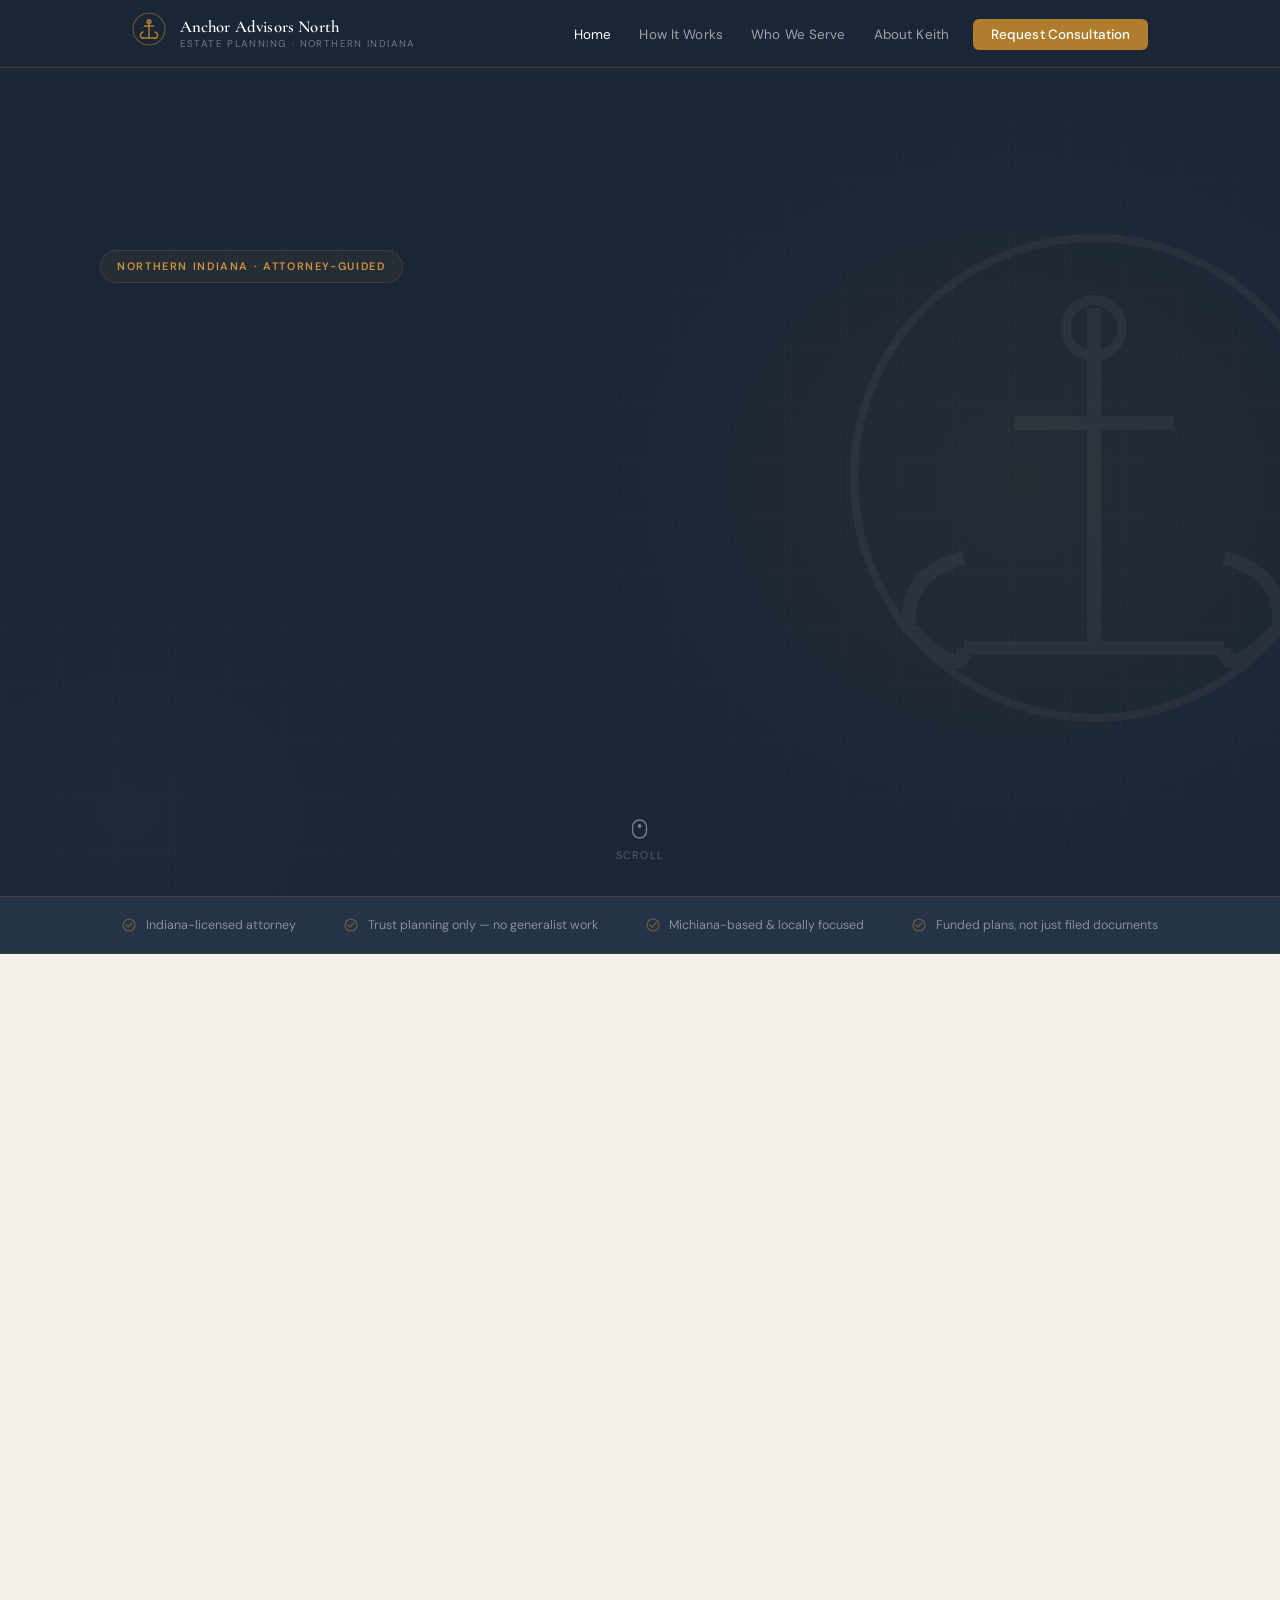
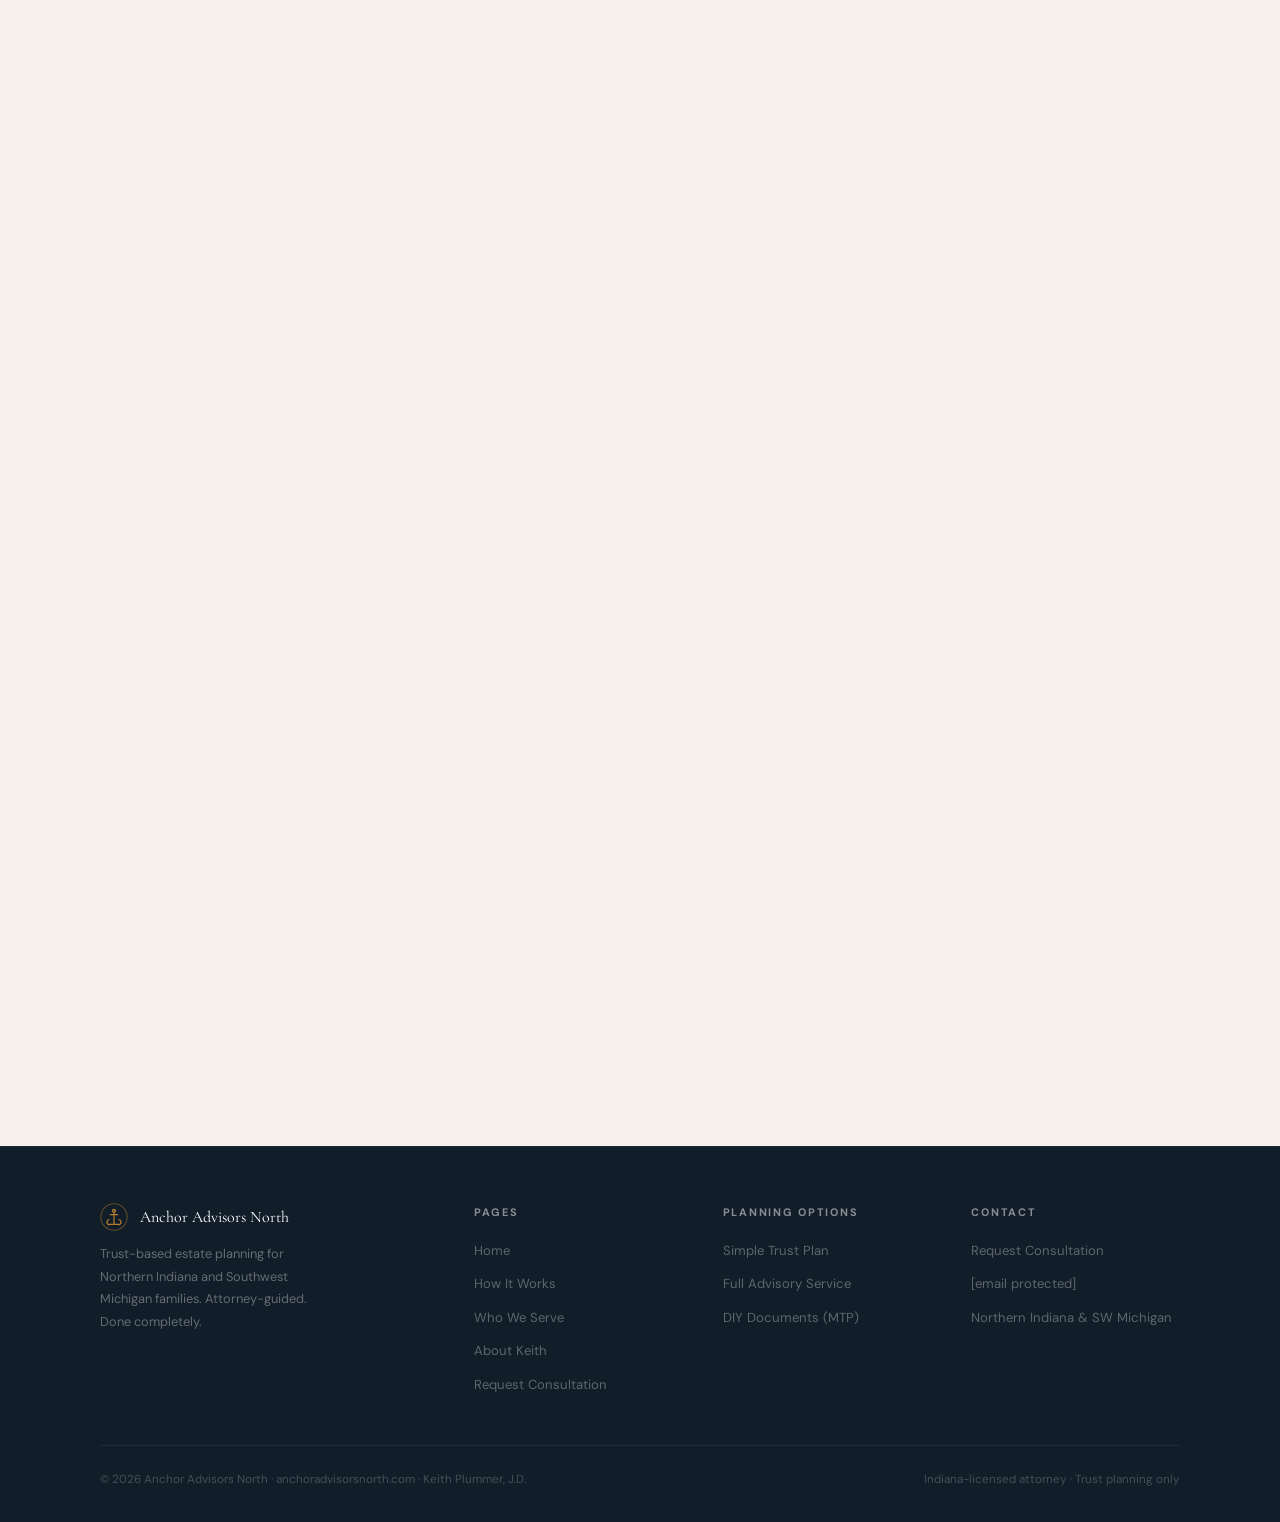
==== commit 55f787ea: "Add files via upload" ====
--- a/index.html
+++ b/index.html
@@ -339,7 +339,7 @@
 
   <div class="hero-in">
     <div>
-      <div class="hero-badge fi">Northern Indiana · Attorney-Guided</div>
+      <div class="hero-badge">Northern Indiana · Attorney-Guided</div>
       <h1 class="fi fi-d1">Plans that work<br>in practice,<br>not just <em>on paper.</em></h1>
       <p class="hero-sub fi fi-d2">Revocable living trust-based estate planning for Michiana families — from document preparation through fully funded and complete. Guided by Keith Plummer, J.D.</p>
       <div class="hero-ctas fi fi-d3">
@@ -605,6 +605,13 @@
 </footer>
 
 <script data-cfasync="false" src="/cdn-cgi/scripts/5c5dd728/cloudflare-static/email-decode.min.js"></script><script>
+// Show hero elements immediately on load
+document.addEventListener('DOMContentLoaded', () => {
+  document.querySelectorAll('.hero .fi, .hero-badge, .divider-strip .fi').forEach(el => {
+    el.classList.add('vis');
+  });
+});
+
 function toggleNav() {
   const n = document.getElementById('navLinks');
   const h = document.getElementById('ham');
--- a/shared.css
+++ b/shared.css
@@ -152,12 +152,16 @@
 .section.warm2 { background: var(--warm2); }
 
 /* ── FADE IN ─────────────────────────── */
-.fi { opacity: 0; transform: translateY(18px); transition: opacity .55s ease, transform .55s ease; }
+.fi { opacity: 0; transform: translateY(16px); transition: opacity .5s ease, transform .5s ease; }
 .fi.vis { opacity: 1; transform: translateY(0); }
-.fi-d1 { transition-delay: .1s; }
-.fi-d2 { transition-delay: .2s; }
-.fi-d3 { transition-delay: .3s; }
-.fi-d4 { transition-delay: .4s; }
+.fi-d1 { transition-delay: .08s; }
+.fi-d2 { transition-delay: .16s; }
+.fi-d3 { transition-delay: .24s; }
+.fi-d4 { transition-delay: .32s; }
+/* Fallback: if JS disabled, show everything */
+@media (prefers-reduced-motion: reduce) {
+  .fi { opacity: 1; transform: none; transition: none; }
+}
 
 /* ── FOOTER ──────────────────────────── */
 .site-footer {
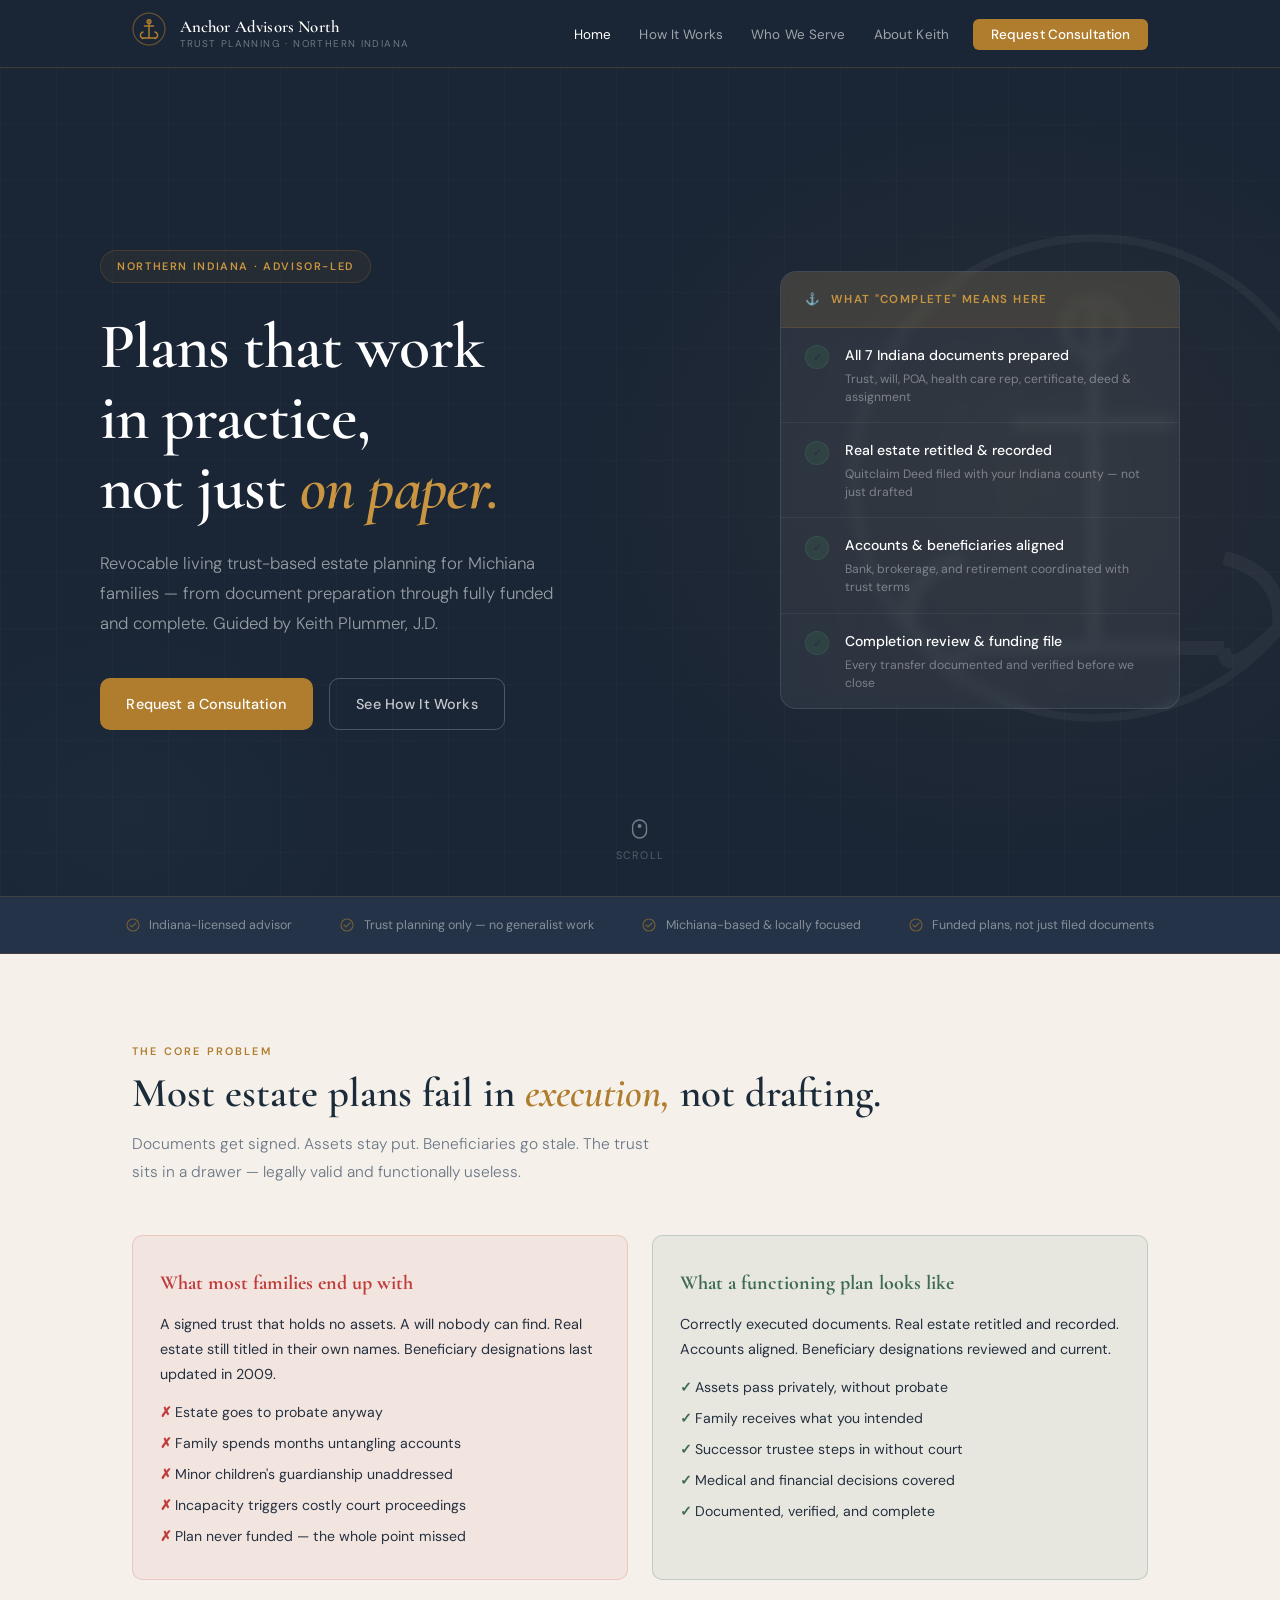
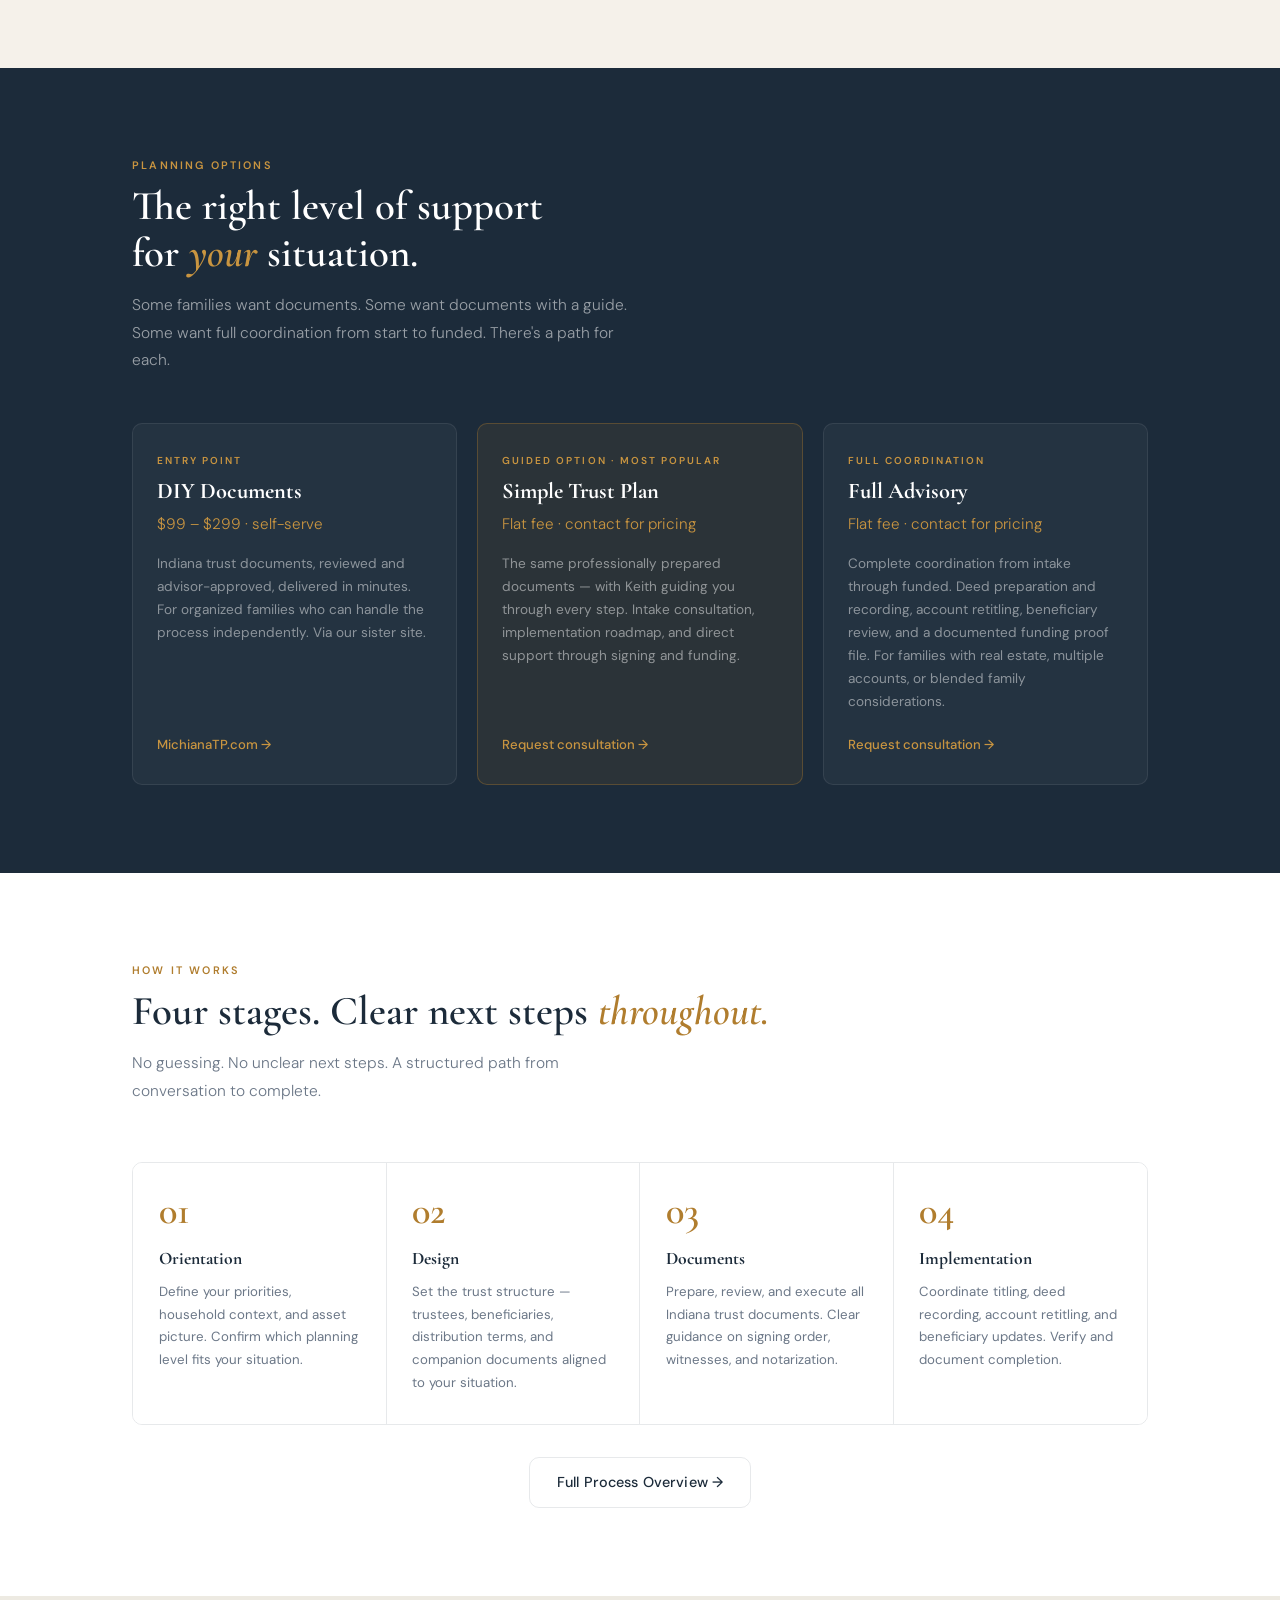
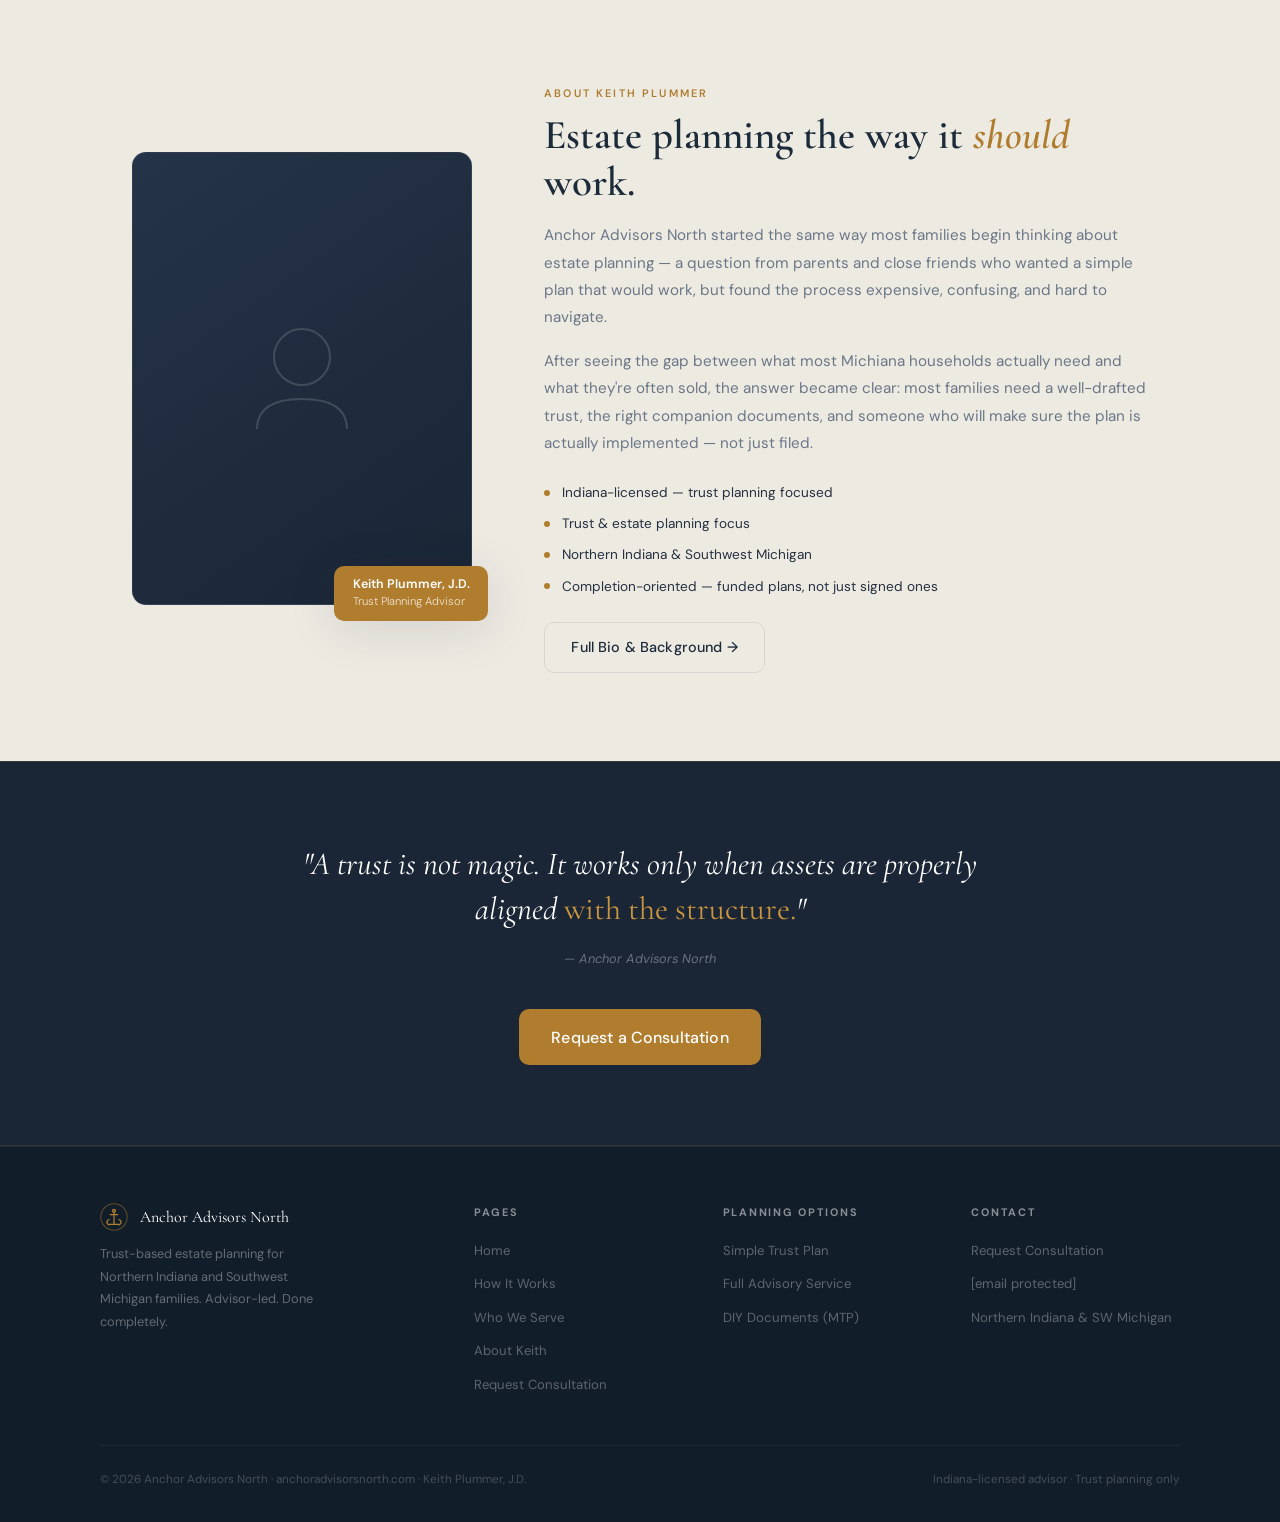
==== commit 53e2b540: "Add files via upload" ====
--- a/index.html
+++ b/index.html
@@ -4,7 +4,7 @@
 <meta charset="UTF-8">
 <meta name="viewport" content="width=device-width, initial-scale=1.0">
 <title>Anchor Advisors North — Trust-Based Estate Planning, Northern Indiana</title>
-<meta name="description" content="Revocable living trust-based estate planning for Northern Indiana families. Attorney-guided. Done completely — from documents to funded.">
+<meta name="description" content="Revocable living trust-based estate planning for Northern Indiana families. Advisor-led. Done completely — from documents to funded.">
 <link rel="stylesheet" href="shared.css">
 <style>
 /* ── HOME-SPECIFIC ──────────────────────────────────────── */
@@ -304,7 +304,7 @@
       </div>
       <div class="nav-logo-text">
         <span class="nav-logo-name">Anchor Advisors North</span>
-        <span class="nav-logo-sub">Estate Planning · Northern Indiana</span>
+        <span class="nav-logo-sub">Trust Planning · Northern Indiana</span>
       </div>
     </a>
     <ul class="nav-links" id="navLinks">
@@ -339,7 +339,7 @@
 
   <div class="hero-in">
     <div>
-      <div class="hero-badge">Northern Indiana · Attorney-Guided</div>
+      <div class="hero-badge">Northern Indiana · Advisor-Led</div>
       <h1 class="fi fi-d1">Plans that work<br>in practice,<br>not just <em>on paper.</em></h1>
       <p class="hero-sub fi fi-d2">Revocable living trust-based estate planning for Michiana families — from document preparation through fully funded and complete. Guided by Keith Plummer, J.D.</p>
       <div class="hero-ctas fi fi-d3">
@@ -396,7 +396,7 @@
   <div class="ds-in">
     <div class="ds-item">
       <svg width="14" height="14" viewBox="0 0 14 14" fill="none"><circle cx="7" cy="7" r="6" stroke="#b07d2e" stroke-width="1.2"/><path d="M4 7l2 2 4-4" stroke="#b07d2e" stroke-width="1.2" stroke-linecap="round"/></svg>
-      Indiana-licensed attorney
+      Indiana-licensed advisor
     </div>
     <div class="ds-item">
       <svg width="14" height="14" viewBox="0 0 14 14" fill="none"><circle cx="7" cy="7" r="6" stroke="#b07d2e" stroke-width="1.2"/><path d="M4 7l2 2 4-4" stroke="#b07d2e" stroke-width="1.2" stroke-linecap="round"/></svg>
@@ -458,7 +458,7 @@
         <div class="opt-step">Entry point</div>
         <h3>DIY Documents</h3>
         <div class="opt-price">$99 – $299 · self-serve</div>
-        <p class="opt-desc">Attorney-reviewed Indiana trust documents, delivered in minutes. For organized families who can handle the process independently. Via our sister site.</p>
+        <p class="opt-desc">Indiana trust documents, reviewed and advisor-approved, delivered in minutes. For organized families who can handle the process independently. Via our sister site.</p>
         <a href="https://michianatrustplanning.com" target="_blank" class="opt-link">
           MichianaTP.com →
         </a>
@@ -468,7 +468,7 @@
         <div class="opt-step">Guided option · most popular</div>
         <h3>Simple Trust Plan</h3>
         <div class="opt-price">Flat fee · contact for pricing</div>
-        <p class="opt-desc">The same attorney-prepared documents — with Keith guiding you through every step. Intake consultation, implementation roadmap, and direct support through signing and funding.</p>
+        <p class="opt-desc">The same professionally prepared documents — with Keith guiding you through every step. Intake consultation, implementation roadmap, and direct support through signing and funding.</p>
         <a href="inquire.html" class="opt-link">Request consultation →</a>
       </div>
 
@@ -532,7 +532,7 @@
         </div>
         <div class="keith-photo-tag">
           Keith Plummer, J.D.<br>
-          <span style="font-weight:300;font-size:.7rem;opacity:.8;">Indiana Estate Attorney</span>
+          <span style="font-weight:300;font-size:.7rem;opacity:.8;">Trust Planning Advisor</span>
         </div>
       </div>
       <div class="keith-text">
@@ -541,7 +541,7 @@
         <p>Anchor Advisors North started the same way most families begin thinking about estate planning — a question from parents and close friends who wanted a simple plan that would work, but found the process expensive, confusing, and hard to navigate.</p>
         <p>After seeing the gap between what most Michiana households actually need and what they're often sold, the answer became clear: most families need a well-drafted trust, the right companion documents, and someone who will make sure the plan is actually implemented — not just filed.</p>
         <div class="keith-creds">
-          <div class="kc-item"><div class="kc-dot"></div>Licensed attorney, State of Indiana</div>
+          <div class="kc-item"><div class="kc-dot"></div>Indiana-licensed — trust planning focused</div>
           <div class="kc-item"><div class="kc-dot"></div>Trust & estate planning focus</div>
           <div class="kc-item"><div class="kc-dot"></div>Northern Indiana & Southwest Michigan</div>
           <div class="kc-item"><div class="kc-dot"></div>Completion-oriented — funded plans, not just signed ones</div>
@@ -569,7 +569,7 @@
         <svg width="28" height="28" viewBox="0 0 34 34" fill="none"><circle cx="17" cy="17" r="16" stroke="#b07d2e" stroke-width="1.25" fill="none" opacity=".5"/><line x1="17" y1="8" x2="17" y2="26" stroke="#b07d2e" stroke-width="1.5" stroke-linecap="round"/><line x1="11" y1="26" x2="23" y2="26" stroke="#b07d2e" stroke-width="1.5" stroke-linecap="round"/><path d="M11 20 Q8 21 8.5 24.5 Q11 27.5 11 26" stroke="#b07d2e" stroke-width="1.5" fill="none" stroke-linecap="round"/><path d="M23 20 Q26 21 25.5 24.5 Q23 27.5 23 26" stroke="#b07d2e" stroke-width="1.5" fill="none" stroke-linecap="round"/><line x1="12.5" y1="14" x2="21.5" y2="14" stroke="#b07d2e" stroke-width="1.5" stroke-linecap="round"/><circle cx="17" cy="9.5" r="2" stroke="#b07d2e" stroke-width="1.25" fill="none"/></svg>
         <span style="font-family:var(--serif);color:white;font-size:1rem;">Anchor Advisors North</span>
       </a>
-      <p>Trust-based estate planning for Northern Indiana and Southwest Michigan families. Attorney-guided. Done completely.</p>
+      <p>Trust-based estate planning for Northern Indiana and Southwest Michigan families. Advisor-led. Done completely.</p>
     </div>
     <div class="footer-col">
       <h5>Pages</h5>
@@ -600,20 +600,29 @@
   </div>
   <div class="footer-bottom">
     <span>© 2026 Anchor Advisors North · anchoradvisorsnorth.com · Keith Plummer, J.D.</span>
-    <span>Indiana-licensed attorney · Trust planning only</span>
+    <span>Indiana-licensed advisor · Trust planning only</span>
   </div>
 </footer>
 
-<script data-cfasync="false" src="/cdn-cgi/scripts/5c5dd728/cloudflare-static/email-decode.min.js"></script><script>
-// Show hero elements immediately on load
-document.addEventListener('DOMContentLoaded', () => {
-  document.querySelectorAll('.hero .fi, .hero-badge, .divider-strip .fi').forEach(el => {
-    el.classList.add('vis');
-  });
-});
-
+<script data-cfasync="false" src="/cdn-cgi/scripts/5c5dd728/cloudflare-static/email-decode.min.js"></script>
+<script>
 function toggleNav() {
   const n = document.getElementById('navLinks');
   const h = document.getElementById('ham');
   n.classList.toggle('open');
-  h.c+  h.classList.toggle('open');
+}
+// Fade-in: visible by default, animate only below-fold elements
+document.body.classList.add('js-ready');
+const _vp = window.innerHeight;
+const _obs = new IntersectionObserver(
+  es => es.forEach(e => { if (e.isIntersecting) e.target.classList.add('vis'); }),
+  { threshold: 0.01 }
+);
+document.querySelectorAll('.fi').forEach(el => {
+  if (el.getBoundingClientRect().top < _vp) { el.classList.add('vis'); }
+  else { _obs.observe(el); }
+});
+</script>
+</body>
+</html>
--- a/shared.css
+++ b/shared.css
@@ -152,16 +152,18 @@
 .section.warm2 { background: var(--warm2); }
 
 /* ── FADE IN ─────────────────────────── */
-.fi { opacity: 0; transform: translateY(16px); transition: opacity .5s ease, transform .5s ease; }
-.fi.vis { opacity: 1; transform: translateY(0); }
-.fi-d1 { transition-delay: .08s; }
-.fi-d2 { transition-delay: .16s; }
-.fi-d3 { transition-delay: .24s; }
-.fi-d4 { transition-delay: .32s; }
-/* Fallback: if JS disabled, show everything */
-@media (prefers-reduced-motion: reduce) {
-  .fi { opacity: 1; transform: none; transition: none; }
-}
+/* Default: visible. JS adds 'will-fade' to body once loaded,
+   enabling animations only for below-fold elements. */
+.fi { opacity: 1; transform: none; }
+body.js-ready .fi {
+  opacity: 0; transform: translateY(14px);
+  transition: opacity .5s ease, transform .5s ease;
+}
+body.js-ready .fi.vis { opacity: 1; transform: translateY(0); }
+body.js-ready .fi-d1 { transition-delay: .08s; }
+body.js-ready .fi-d2 { transition-delay: .16s; }
+body.js-ready .fi-d3 { transition-delay: .24s; }
+body.js-ready .fi-d4 { transition-delay: .32s; }
 
 /* ── FOOTER ──────────────────────────── */
 .site-footer {
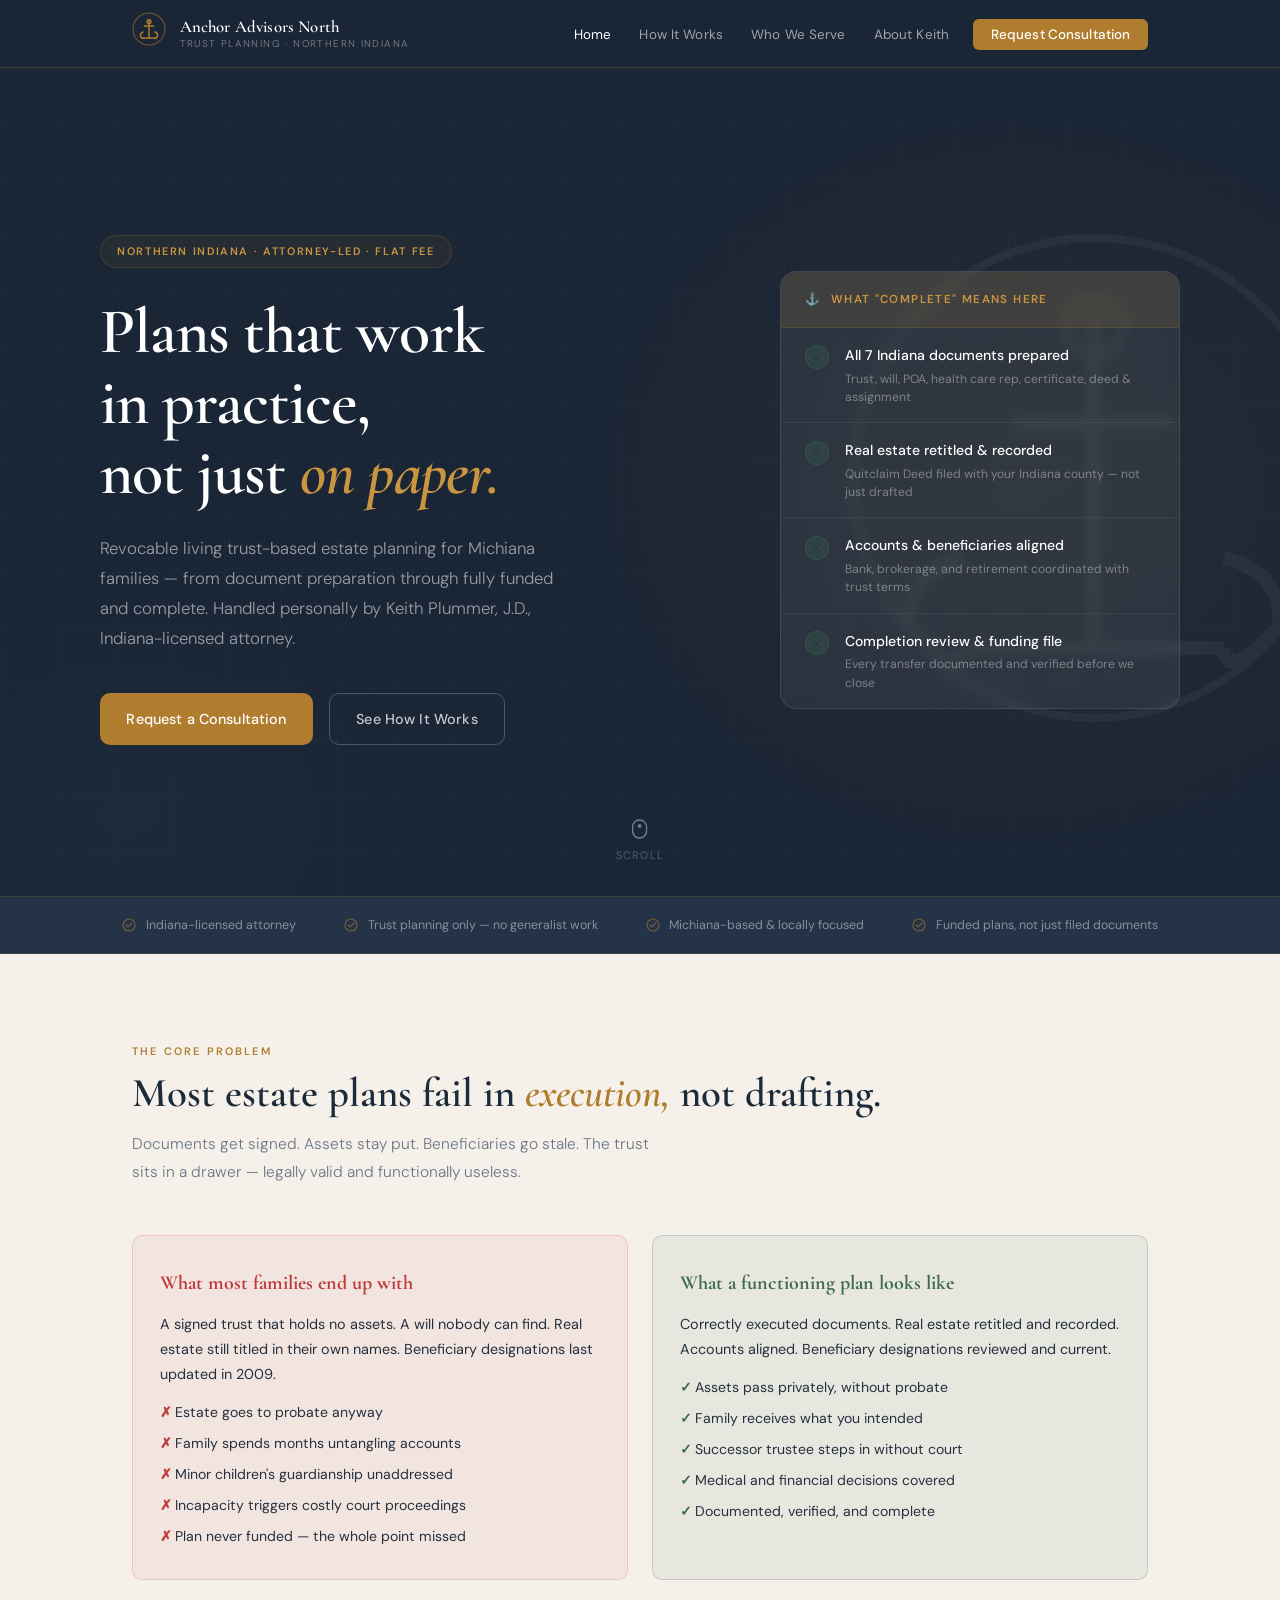
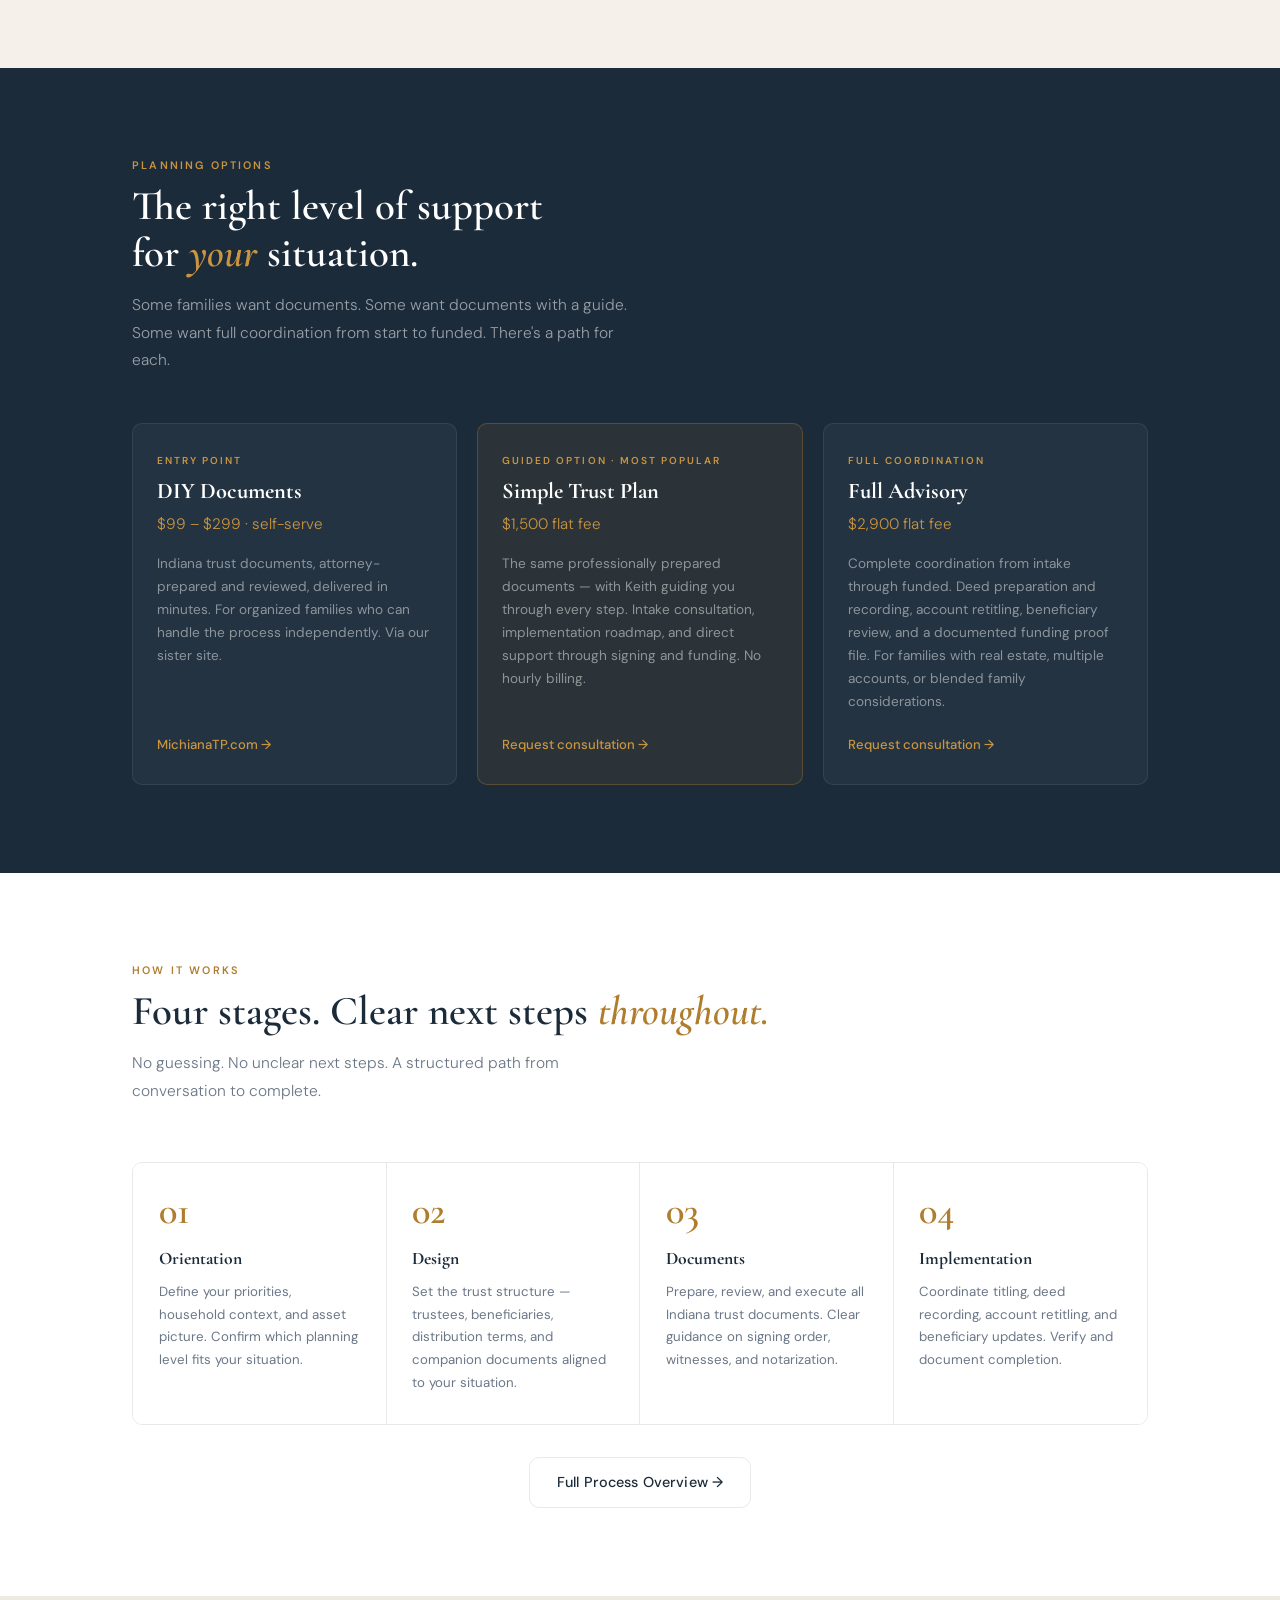
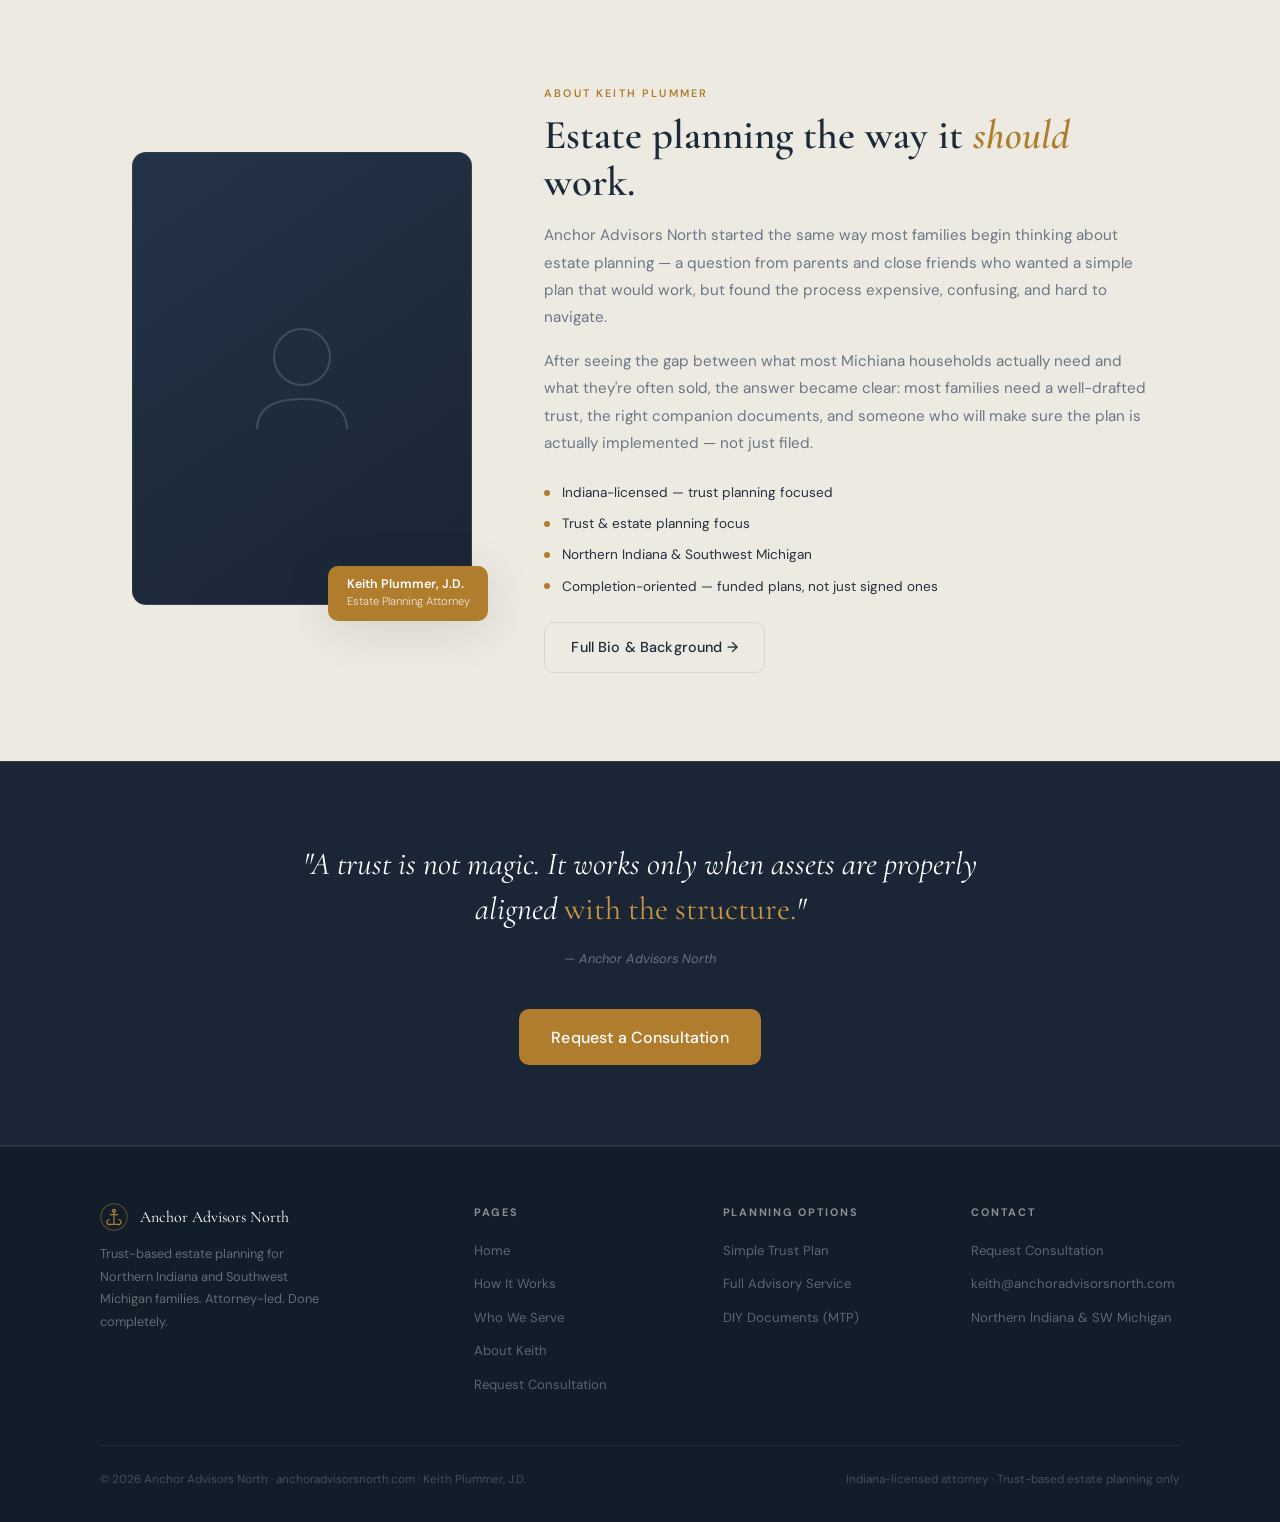
==== commit a83c8ca9: "AAN deploy 2026-07-12 08:42" ====
--- a/index.html
+++ b/index.html
@@ -1,628 +1,667 @@
-<!DOCTYPE html>
-<html lang="en">
-<head>
-<meta charset="UTF-8">
-<meta name="viewport" content="width=device-width, initial-scale=1.0">
-<title>Anchor Advisors North — Trust-Based Estate Planning, Northern Indiana</title>
-<meta name="description" content="Revocable living trust-based estate planning for Northern Indiana families. Advisor-led. Done completely — from documents to funded.">
-<link rel="stylesheet" href="shared.css">
-<style>
-/* ── HOME-SPECIFIC ──────────────────────────────────────── */
-
-/* HERO */
-.hero {
-  background: var(--navy3);
-  padding: 7rem 2rem 6rem;
-  position: relative; overflow: hidden;
-  min-height: 92vh;
-  display: flex; align-items: center;
-}
-.hero-bg {
-  position: absolute; inset: 0; pointer-events: none;
-  background:
-    radial-gradient(ellipse 60% 80% at 80% 50%, rgba(176,125,46,.08) 0%, transparent 60%),
-    radial-gradient(ellipse 40% 50% at 10% 90%, rgba(28,43,58,.8) 0%, transparent 60%);
-}
-/* Faint grid */
-.hero-grid {
-  position: absolute; inset: 0; pointer-events: none;
-  background-image:
-    linear-gradient(rgba(255,255,255,.018) 1px, transparent 1px),
-    linear-gradient(90deg, rgba(255,255,255,.018) 1px, transparent 1px);
-  background-size: 56px 56px;
-}
-/* Anchor watermark */
-.hero-anchor-bg {
-  position: absolute; right: -4rem; top: 50%; transform: translateY(-50%);
-  opacity: .04; pointer-events: none;
-}
-.hero-in {
-  position: relative; z-index: 1;
-  max-width: 1080px; margin: 0 auto; width: 100%;
-  display: grid; grid-template-columns: 1fr 400px; gap: 5rem; align-items: center;
-}
-.hero-badge {
-  display: inline-flex; align-items: center; gap: .5rem;
-  background: var(--gold-bg); border: 1px solid var(--gold-br);
-  color: var(--gold-lt); font-size: .68rem; letter-spacing: .15em;
-  text-transform: uppercase; padding: .38rem 1rem; border-radius: 2rem;
-  margin-bottom: 1.85rem; font-weight: 600;
-}
-.hero h1 {
-  font-family: var(--serif);
-  font-size: clamp(2.8rem, 5vw, 4.4rem);
-  color: var(--white); line-height: 1.1;
-  font-weight: 600; margin-bottom: 1.5rem;
-  letter-spacing: -.015em;
-}
-.hero h1 em { color: var(--gold-lt); font-style: italic; }
-.hero-sub {
-  font-size: 1.05rem; color: rgba(255,255,255,.55);
-  margin-bottom: 2.5rem; font-weight: 300;
-  max-width: 480px; line-height: 1.8;
-}
-.hero-ctas { display: flex; gap: 1rem; flex-wrap: wrap; }
-
-/* PROOF CARD */
-.proof-card {
-  background: rgba(255,255,255,.06);
-  border: 1px solid rgba(255,255,255,.1);
-  border-radius: 16px; overflow: hidden;
-  backdrop-filter: blur(6px);
-}
-.pc-header {
-  background: rgba(176,125,46,.15);
-  border-bottom: 1px solid rgba(176,125,46,.2);
-  padding: 1.1rem 1.5rem;
-  display: flex; align-items: center; gap: .65rem;
-}
-.pc-header-icon { font-size: 1rem; }
-.pc-header span {
-  font-size: .72rem; letter-spacing: .12em; text-transform: uppercase;
-  color: var(--gold-lt); font-weight: 600;
-}
-.pc-row {
-  display: flex; align-items: flex-start; gap: 1rem;
-  padding: 1rem 1.5rem;
-  border-bottom: 1px solid rgba(255,255,255,.06);
-  transition: background .18s;
-}
-.pc-row:last-child { border-bottom: none; }
-.pc-row:hover { background: rgba(255,255,255,.03); }
-.pc-check {
-  width: 1.5rem; height: 1.5rem; border-radius: 50%;
-  background: rgba(62,107,82,.25); border: 1px solid rgba(62,107,82,.4);
-  display: flex; align-items: center; justify-content: center;
-  flex-shrink: 0; margin-top: .1rem; font-size: .7rem;
-}
-.pc-body h4 { font-size: .88rem; font-weight: 500; color: var(--white); margin-bottom: .12rem; }
-.pc-body p  { font-size: .76rem; color: rgba(255,255,255,.38); line-height: 1.5; }
-
-/* SCROLL INDICATOR */
-.scroll-hint {
-  position: absolute; bottom: 2rem; left: 50%;
-  transform: translateX(-50%);
-  display: flex; flex-direction: column; align-items: center; gap: .4rem;
-  color: rgba(255,255,255,.25); font-size: .68rem; letter-spacing: .12em;
-  text-transform: uppercase; z-index: 1;
-  animation: bounce 2s ease-in-out infinite;
-}
-.scroll-hint svg { opacity: .4; }
-@keyframes bounce { 0%,100%{transform:translateX(-50%) translateY(0)} 50%{transform:translateX(-50%) translateY(6px)} }
-
-/* DIVIDER STRIP */
-.divider-strip {
-  background: var(--navy2);
-  border-top: 1px solid rgba(176,125,46,.18);
-  border-bottom: 1px solid rgba(176,125,46,.18);
-  padding: 1.1rem 2rem;
-}
-.ds-in {
-  max-width: 1080px; margin: 0 auto;
-  display: flex; justify-content: center; gap: 3rem; flex-wrap: wrap;
-}
-.ds-item {
-  display: flex; align-items: center; gap: .6rem;
-  font-size: .78rem; color: rgba(255,255,255,.45);
-}
-.ds-item svg { opacity: .55; }
-
-/* PROBLEM SECTION */
-.problem-in {
-  display: grid; grid-template-columns: 1fr 1fr; gap: 1.5rem;
-  margin-top: 3rem;
-}
-.p-card {
-  border-radius: var(--r); padding: 1.85rem 1.7rem;
-  position: relative; overflow: hidden;
-}
-.p-card.bad  { background: rgba(200,60,60,.06); border: 1px solid rgba(200,60,60,.18); }
-.p-card.good { background: rgba(62,107,82,.07); border: 1px solid rgba(62,107,82,.22); }
-.p-card h3 { font-family: var(--serif); font-size: 1.25rem; margin-bottom: .75rem; }
-.p-card.bad  h3 { color: #c03c3c; }
-.p-card.good h3 { color: var(--sage); }
-.p-card p { font-size: .9rem; color: var(--text); line-height: 1.75; }
-.p-card ul { list-style: none; margin-top: .85rem; display: flex; flex-direction: column; gap: .45rem; }
-.p-card.bad  ul li::before { content: '✗ '; color: #c03c3c; font-weight: 700; }
-.p-card.good ul li::before { content: '✓ '; color: var(--sage); font-weight: 700; }
-.p-card ul li { font-size: .88rem; color: var(--text); }
-
-/* LADDER / OPTIONS PREVIEW */
-.options-grid {
-  display: grid; grid-template-columns: repeat(3, 1fr); gap: 1.25rem;
-  margin-top: 3rem;
-}
-.opt-card {
-  border-radius: var(--r);
-  border: 1px solid rgba(255,255,255,.08);
-  background: rgba(255,255,255,.04);
-  padding: 1.75rem 1.5rem;
-  position: relative; overflow: hidden;
-  transition: border-color .2s, background .2s;
-  display: flex; flex-direction: column;
-}
-.opt-card:hover {
-  border-color: rgba(176,125,46,.3);
-  background: rgba(255,255,255,.06);
-}
-.opt-card.featured {
-  background: rgba(176,125,46,.1);
-  border-color: rgba(176,125,46,.35);
-}
-.opt-step {
-  font-size: .63rem; letter-spacing: .2em; text-transform: uppercase;
-  color: var(--gold-lt); font-weight: 600; margin-bottom: .5rem;
-}
-.opt-card h3 {
-  font-family: var(--serif); font-size: 1.4rem; color: var(--white);
-  margin-bottom: .5rem; line-height: 1.2;
-}
-.opt-price {
-  font-size: .95rem; color: var(--gold-lt);
-  margin-bottom: .85rem; font-weight: 300;
-}
-.opt-desc { font-size: .85rem; color: rgba(255,255,255,.48); line-height: 1.7; flex: 1; }
-.opt-link {
-  display: inline-flex; align-items: center; gap: .4rem;
-  margin-top: 1.25rem; font-size: .82rem; font-weight: 500;
-  color: var(--gold-lt); transition: gap .18s;
-}
-.opt-card:hover .opt-link { gap: .6rem; }
-
-/* KEITH TEASER */
-.keith-in {
-  display: grid; grid-template-columns: 340px 1fr; gap: 4.5rem;
-  align-items: center;
-}
-.keith-photo-block {
-  position: relative;
-}
-.keith-photo-placeholder {
-  width: 100%; aspect-ratio: 3/4;
-  background: linear-gradient(145deg, var(--navy2) 0%, var(--navy3) 100%);
-  border-radius: 14px;
-  display: flex; align-items: center; justify-content: center;
-  border: 1px solid rgba(255,255,255,.08);
-  overflow: hidden;
-}
-.keith-photo-placeholder svg { opacity: .15; }
-.keith-photo-tag {
-  position: absolute; bottom: -1rem; right: -1rem;
-  background: var(--gold); color: var(--white);
-  padding: .65rem 1.15rem; border-radius: var(--r);
-  font-size: .78rem; font-weight: 600; line-height: 1.4;
-  box-shadow: var(--shadow-lg);
-}
-.keith-text .eyebrow { margin-bottom: .6rem; }
-.keith-text h2 { margin-bottom: 1rem; }
-.keith-text p { font-size: .95rem; color: var(--muted); margin-bottom: 1rem; line-height: 1.8; }
-.keith-creds {
-  display: flex; flex-direction: column; gap: .5rem; margin: 1.5rem 0;
-}
-.kc-item {
-  display: flex; align-items: center; gap: .75rem;
-  font-size: .85rem; color: var(--text);
-}
-.kc-dot {
-  width: 6px; height: 6px; border-radius: 50%;
-  background: var(--gold); flex-shrink: 0;
-}
-
-/* PROCESS STRIP */
-.process-steps {
-  display: grid; grid-template-columns: repeat(4, 1fr);
-  gap: 0; margin-top: 3.5rem;
-  border: 1px solid var(--border); border-radius: var(--r);
-  overflow: hidden;
-}
-.ps-item {
-  padding: 1.85rem 1.6rem; background: var(--white);
-  border-right: 1px solid var(--border);
-  position: relative; transition: background .2s;
-}
-.ps-item:last-child { border-right: none; }
-.ps-item:hover { background: var(--warm); }
-.ps-num {
-  font-family: var(--serif); font-size: 2.4rem; color: var(--gold);
-  line-height: 1; margin-bottom: .85rem; font-weight: 600;
-}
-.ps-item h3 { font-family: var(--serif); font-size: 1.1rem; color: var(--navy); margin-bottom: .45rem; }
-.ps-item p  { font-size: .83rem; color: var(--muted); line-height: 1.7; }
-
-/* QUOTE / CTA BANNER */
-.cta-banner {
-  background: var(--navy3);
-  border-top: 1px solid rgba(176,125,46,.2);
-  border-bottom: 1px solid rgba(176,125,46,.2);
-  padding: 5rem 2rem; text-align: center;
-}
-.cta-banner blockquote {
-  font-family: var(--serif); font-size: clamp(1.5rem, 2.5vw, 2.2rem);
-  color: var(--white); line-height: 1.4; max-width: 720px;
-  margin: 0 auto 1rem; font-style: italic; font-weight: 400;
-}
-.cta-banner blockquote em { color: var(--gold-lt); font-style: normal; }
-.cta-banner cite { font-size: .8rem; color: rgba(255,255,255,.35); display: block; margin-bottom: 2.5rem; }
-
-@media (max-width: 900px) {
-  .hero-in { grid-template-columns: 1fr; gap: 3rem; }
-  .hero { min-height: auto; padding: 5rem 1.25rem 4rem; }
-  .hero-anchor-bg { display: none; }
-  .problem-in { grid-template-columns: 1fr; }
-  .options-grid { grid-template-columns: 1fr; }
-  .keith-in { grid-template-columns: 1fr; }
-  .keith-photo-block { max-width: 300px; margin: 0 auto; }
-  .process-steps { grid-template-columns: 1fr 1fr; }
-  .ps-item { border-bottom: 1px solid var(--border); }
-}
-@media (max-width: 560px) {
-  .process-steps { grid-template-columns: 1fr; }
-  .ds-in { gap: 1.25rem; }
-}
-</style>
-</head>
-<body>
-
-<!-- NAV -->
-<nav class="site-nav">
-  <div class="nav-in">
-    <a href="index.html" class="nav-logo">
-      <!-- Anchor SVG Logo -->
-      <div class="nav-logo-mark">
-        <svg width="34" height="34" viewBox="0 0 34 34" fill="none" xmlns="http://www.w3.org/2000/svg">
-          <circle cx="17" cy="17" r="16" stroke="#b07d2e" stroke-width="1.25" fill="none" opacity=".5"/>
-          <!-- Anchor shape -->
-          <line x1="17" y1="8" x2="17" y2="26" stroke="#b07d2e" stroke-width="1.5" stroke-linecap="round"/>
-          <line x1="11" y1="26" x2="23" y2="26" stroke="#b07d2e" stroke-width="1.5" stroke-linecap="round"/>
-          <path d="M11 20 Q8 21 8.5 24.5 Q11 27.5 11 26" stroke="#b07d2e" stroke-width="1.5" fill="none" stroke-linecap="round"/>
-          <path d="M23 20 Q26 21 25.5 24.5 Q23 27.5 23 26" stroke="#b07d2e" stroke-width="1.5" fill="none" stroke-linecap="round"/>
-          <!-- Crossbar -->
-          <line x1="12.5" y1="14" x2="21.5" y2="14" stroke="#b07d2e" stroke-width="1.5" stroke-linecap="round"/>
-          <!-- Ring at top -->
-          <circle cx="17" cy="9.5" r="2" stroke="#b07d2e" stroke-width="1.25" fill="none"/>
-        </svg>
-      </div>
-      <div class="nav-logo-text">
-        <span class="nav-logo-name">Anchor Advisors North</span>
-        <span class="nav-logo-sub">Trust Planning · Northern Indiana</span>
-      </div>
-    </a>
-    <ul class="nav-links" id="navLinks">
-      <li><a href="index.html" class="active">Home</a></li>
-      <li><a href="how-it-works.html">How It Works</a></li>
-      <li><a href="who-we-serve.html">Who We Serve</a></li>
-      <li><a href="about.html">About Keith</a></li>
-      <li><a href="inquire.html" class="nav-cta">Request Consultation</a></li>
-    </ul>
-    <div class="ham" id="ham" onclick="toggleNav()">
-      <span></span><span></span><span></span>
-    </div>
-  </div>
-</nav>
-
-<!-- HERO -->
-<section class="hero">
-  <div class="hero-bg"></div>
-  <div class="hero-grid"></div>
-  <!-- Watermark anchor -->
-  <div class="hero-anchor-bg">
-    <svg width="500" height="500" viewBox="0 0 500 500" fill="none" xmlns="http://www.w3.org/2000/svg">
-      <circle cx="250" cy="250" r="240" stroke="white" stroke-width="8" fill="none"/>
-      <line x1="250" y1="80" x2="250" y2="420" stroke="white" stroke-width="14"/>
-      <line x1="120" y1="420" x2="380" y2="420" stroke="white" stroke-width="14"/>
-      <path d="M120 330 Q60 345 65 400 Q120 455 120 420" stroke="white" stroke-width="14" fill="none"/>
-      <path d="M380 330 Q440 345 435 400 Q380 455 380 420" stroke="white" stroke-width="14" fill="none"/>
-      <line x1="170" y1="195" x2="330" y2="195" stroke="white" stroke-width="14"/>
-      <circle cx="250" cy="100" r="28" stroke="white" stroke-width="10" fill="none"/>
-    </svg>
-  </div>
-
-  <div class="hero-in">
-    <div>
-      <div class="hero-badge">Northern Indiana · Advisor-Led</div>
-      <h1 class="fi fi-d1">Plans that work<br>in practice,<br>not just <em>on paper.</em></h1>
-      <p class="hero-sub fi fi-d2">Revocable living trust-based estate planning for Michiana families — from document preparation through fully funded and complete. Guided by Keith Plummer, J.D.</p>
-      <div class="hero-ctas fi fi-d3">
-        <a href="inquire.html" class="btn btn-gold">Request a Consultation</a>
-        <a href="how-it-works.html" class="btn btn-outline">See How It Works</a>
-      </div>
-    </div>
-    <div class="fi fi-d2">
-      <div class="proof-card">
-        <div class="pc-header">
-          <span class="pc-header-icon">⚓</span>
-          <span>What "complete" means here</span>
-        </div>
-        <div class="pc-row">
-          <div class="pc-check">✓</div>
-          <div class="pc-body">
-            <h4>All 7 Indiana documents prepared</h4>
-            <p>Trust, will, POA, health care rep, certificate, deed & assignment</p>
-          </div>
-        </div>
-        <div class="pc-row">
-          <div class="pc-check">✓</div>
-          <div class="pc-body">
-            <h4>Real estate retitled & recorded</h4>
-            <p>Quitclaim Deed filed with your Indiana county — not just drafted</p>
-          </div>
-        </div>
-        <div class="pc-row">
-          <div class="pc-check">✓</div>
-          <div class="pc-body">
-            <h4>Accounts & beneficiaries aligned</h4>
-            <p>Bank, brokerage, and retirement coordinated with trust terms</p>
-          </div>
-        </div>
-        <div class="pc-row">
-          <div class="pc-check">✓</div>
-          <div class="pc-body">
-            <h4>Completion review & funding file</h4>
-            <p>Every transfer documented and verified before we close</p>
-          </div>
-        </div>
-      </div>
-    </div>
-  </div>
-
-  <div class="scroll-hint">
-    <svg width="16" height="20" viewBox="0 0 16 20" fill="none"><rect x="1" y="1" width="14" height="18" rx="7" stroke="white" stroke-width="1.5"/><circle cx="8" cy="7" r="2" fill="white"/></svg>
-    Scroll
-  </div>
-</section>
-
-<!-- DIVIDER STRIP -->
-<div class="divider-strip">
-  <div class="ds-in">
-    <div class="ds-item">
-      <svg width="14" height="14" viewBox="0 0 14 14" fill="none"><circle cx="7" cy="7" r="6" stroke="#b07d2e" stroke-width="1.2"/><path d="M4 7l2 2 4-4" stroke="#b07d2e" stroke-width="1.2" stroke-linecap="round"/></svg>
-      Indiana-licensed advisor
-    </div>
-    <div class="ds-item">
-      <svg width="14" height="14" viewBox="0 0 14 14" fill="none"><circle cx="7" cy="7" r="6" stroke="#b07d2e" stroke-width="1.2"/><path d="M4 7l2 2 4-4" stroke="#b07d2e" stroke-width="1.2" stroke-linecap="round"/></svg>
-      Trust planning only — no generalist work
-    </div>
-    <div class="ds-item">
-      <svg width="14" height="14" viewBox="0 0 14 14" fill="none"><circle cx="7" cy="7" r="6" stroke="#b07d2e" stroke-width="1.2"/><path d="M4 7l2 2 4-4" stroke="#b07d2e" stroke-width="1.2" stroke-linecap="round"/></svg>
-      Michiana-based & locally focused
-    </div>
-    <div class="ds-item">
-      <svg width="14" height="14" viewBox="0 0 14 14" fill="none"><circle cx="7" cy="7" r="6" stroke="#b07d2e" stroke-width="1.2"/><path d="M4 7l2 2 4-4" stroke="#b07d2e" stroke-width="1.2" stroke-linecap="round"/></svg>
-      Funded plans, not just filed documents
-    </div>
-  </div>
-</div>
-
-<!-- PROBLEM -->
-<section class="section light fi" id="why">
-  <div class="wrap">
-    <div class="eyebrow">The Core Problem</div>
-    <h2 class="sec-title">Most estate plans fail in <em>execution,</em> not drafting.</h2>
-    <p class="sec-desc">Documents get signed. Assets stay put. Beneficiaries go stale. The trust sits in a drawer — legally valid and functionally useless.</p>
-    <div class="problem-in">
-      <div class="p-card bad fi">
-        <h3>What most families end up with</h3>
-        <p>A signed trust that holds no assets. A will nobody can find. Real estate still titled in their own names. Beneficiary designations last updated in 2009.</p>
-        <ul>
-          <li>Estate goes to probate anyway</li>
-          <li>Family spends months untangling accounts</li>
-          <li>Minor children's guardianship unaddressed</li>
-          <li>Incapacity triggers costly court proceedings</li>
-          <li>Plan never funded — the whole point missed</li>
-        </ul>
-      </div>
-      <div class="p-card good fi fi-d1">
-        <h3>What a functioning plan looks like</h3>
-        <p>Correctly executed documents. Real estate retitled and recorded. Accounts aligned. Beneficiary designations reviewed and current.</p>
-        <ul>
-          <li>Assets pass privately, without probate</li>
-          <li>Family receives what you intended</li>
-          <li>Successor trustee steps in without court</li>
-          <li>Medical and financial decisions covered</li>
-          <li>Documented, verified, and complete</li>
-        </ul>
-      </div>
-    </div>
-  </div>
-</section>
-
-<!-- OPTIONS / LADDER -->
-<section class="section dark fi">
-  <div class="wrap">
-    <div class="eyebrow light">Planning Options</div>
-    <h2 class="sec-title light">The right level of support<br>for <em>your</em> situation.</h2>
-    <p class="sec-desc light">Some families want documents. Some want documents with a guide. Some want full coordination from start to funded. There's a path for each.</p>
-    <div class="options-grid">
-
-      <div class="opt-card fi">
-        <div class="opt-step">Entry point</div>
-        <h3>DIY Documents</h3>
-        <div class="opt-price">$99 – $299 · self-serve</div>
-        <p class="opt-desc">Indiana trust documents, reviewed and advisor-approved, delivered in minutes. For organized families who can handle the process independently. Via our sister site.</p>
-        <a href="https://michianatrustplanning.com" target="_blank" class="opt-link">
-          MichianaTP.com →
-        </a>
-      </div>
-
-      <div class="opt-card featured fi fi-d1">
-        <div class="opt-step">Guided option · most popular</div>
-        <h3>Simple Trust Plan</h3>
-        <div class="opt-price">Flat fee · contact for pricing</div>
-        <p class="opt-desc">The same professionally prepared documents — with Keith guiding you through every step. Intake consultation, implementation roadmap, and direct support through signing and funding.</p>
-        <a href="inquire.html" class="opt-link">Request consultation →</a>
-      </div>
-
-      <div class="opt-card fi fi-d2">
-        <div class="opt-step">Full coordination</div>
-        <h3>Full Advisory</h3>
-        <div class="opt-price">Flat fee · contact for pricing</div>
-        <p class="opt-desc">Complete coordination from intake through funded. Deed preparation and recording, account retitling, beneficiary review, and a documented funding proof file. For families with real estate, multiple accounts, or blended family considerations.</p>
-        <a href="inquire.html" class="opt-link">Request consultation →</a>
-      </div>
-
-    </div>
-  </div>
-</section>
-
-<!-- PROCESS PREVIEW -->
-<section class="section white fi">
-  <div class="wrap">
-    <div class="eyebrow">How It Works</div>
-    <h2 class="sec-title">Four stages. Clear next steps <em>throughout.</em></h2>
-    <p class="sec-desc">No guessing. No unclear next steps. A structured path from conversation to complete.</p>
-    <div class="process-steps">
-      <div class="ps-item fi">
-        <div class="ps-num">01</div>
-        <h3>Orientation</h3>
-        <p>Define your priorities, household context, and asset picture. Confirm which planning level fits your situation.</p>
-      </div>
-      <div class="ps-item fi fi-d1">
-        <div class="ps-num">02</div>
-        <h3>Design</h3>
-        <p>Set the trust structure — trustees, beneficiaries, distribution terms, and companion documents aligned to your situation.</p>
-      </div>
-      <div class="ps-item fi fi-d2">
-        <div class="ps-num">03</div>
-        <h3>Documents</h3>
-        <p>Prepare, review, and execute all Indiana trust documents. Clear guidance on signing order, witnesses, and notarization.</p>
-      </div>
-      <div class="ps-item fi fi-d3">
-        <div class="ps-num">04</div>
-        <h3>Implementation</h3>
-        <p>Coordinate titling, deed recording, account retitling, and beneficiary updates. Verify and document completion.</p>
-      </div>
-    </div>
-    <div style="text-align:center; margin-top:2rem;">
-      <a href="how-it-works.html" class="btn btn-outline-dark">Full Process Overview →</a>
-    </div>
-  </div>
-</section>
-
-<!-- KEITH TEASER -->
-<section class="section warm2 fi" id="about">
-  <div class="wrap">
-    <div class="keith-in">
-      <div class="keith-photo-block">
-        <div class="keith-photo-placeholder">
-          <!-- Placeholder until photo uploaded — replace with <img src="assets/keith-plummer.jpg"> -->
-          <svg width="100" height="120" viewBox="0 0 100 120" fill="none" xmlns="http://www.w3.org/2000/svg">
-            <circle cx="50" cy="38" r="28" stroke="white" stroke-width="2"/>
-            <path d="M5 110 Q5 80 50 80 Q95 80 95 110" stroke="white" stroke-width="2" fill="none"/>
-          </svg>
-        </div>
-        <div class="keith-photo-tag">
-          Keith Plummer, J.D.<br>
-          <span style="font-weight:300;font-size:.7rem;opacity:.8;">Trust Planning Advisor</span>
-        </div>
-      </div>
-      <div class="keith-text">
-        <div class="eyebrow">About Keith Plummer</div>
-        <h2 class="sec-title">Estate planning the way it <em>should</em> work.</h2>
-        <p>Anchor Advisors North started the same way most families begin thinking about estate planning — a question from parents and close friends who wanted a simple plan that would work, but found the process expensive, confusing, and hard to navigate.</p>
-        <p>After seeing the gap between what most Michiana households actually need and what they're often sold, the answer became clear: most families need a well-drafted trust, the right companion documents, and someone who will make sure the plan is actually implemented — not just filed.</p>
-        <div class="keith-creds">
-          <div class="kc-item"><div class="kc-dot"></div>Indiana-licensed — trust planning focused</div>
-          <div class="kc-item"><div class="kc-dot"></div>Trust & estate planning focus</div>
-          <div class="kc-item"><div class="kc-dot"></div>Northern Indiana & Southwest Michigan</div>
-          <div class="kc-item"><div class="kc-dot"></div>Completion-oriented — funded plans, not just signed ones</div>
-        </div>
-        <a href="about.html" class="btn btn-outline-dark">Full Bio & Background →</a>
-      </div>
-    </div>
-  </div>
-</section>
-
-<!-- CTA BANNER -->
-<div class="cta-banner fi">
-  <blockquote>"A trust is not magic. It works only when assets are properly aligned <em>with the structure.</em>"</blockquote>
-  <cite>— Anchor Advisors North</cite>
-  <div>
-    <a href="inquire.html" class="btn btn-gold" style="font-size:1rem;padding:.9rem 2rem;">Request a Consultation</a>
-  </div>
-</div>
-
-<!-- FOOTER -->
-<footer class="site-footer">
-  <div class="footer-in">
-    <div class="footer-brand">
-      <a href="index.html" style="display:flex;align-items:center;gap:.75rem;">
-        <svg width="28" height="28" viewBox="0 0 34 34" fill="none"><circle cx="17" cy="17" r="16" stroke="#b07d2e" stroke-width="1.25" fill="none" opacity=".5"/><line x1="17" y1="8" x2="17" y2="26" stroke="#b07d2e" stroke-width="1.5" stroke-linecap="round"/><line x1="11" y1="26" x2="23" y2="26" stroke="#b07d2e" stroke-width="1.5" stroke-linecap="round"/><path d="M11 20 Q8 21 8.5 24.5 Q11 27.5 11 26" stroke="#b07d2e" stroke-width="1.5" fill="none" stroke-linecap="round"/><path d="M23 20 Q26 21 25.5 24.5 Q23 27.5 23 26" stroke="#b07d2e" stroke-width="1.5" fill="none" stroke-linecap="round"/><line x1="12.5" y1="14" x2="21.5" y2="14" stroke="#b07d2e" stroke-width="1.5" stroke-linecap="round"/><circle cx="17" cy="9.5" r="2" stroke="#b07d2e" stroke-width="1.25" fill="none"/></svg>
-        <span style="font-family:var(--serif);color:white;font-size:1rem;">Anchor Advisors North</span>
-      </a>
-      <p>Trust-based estate planning for Northern Indiana and Southwest Michigan families. Advisor-led. Done completely.</p>
-    </div>
-    <div class="footer-col">
-      <h5>Pages</h5>
-      <ul>
-        <li><a href="index.html">Home</a></li>
-        <li><a href="how-it-works.html">How It Works</a></li>
-        <li><a href="who-we-serve.html">Who We Serve</a></li>
-        <li><a href="about.html">About Keith</a></li>
-        <li><a href="inquire.html">Request Consultation</a></li>
-      </ul>
-    </div>
-    <div class="footer-col">
-      <h5>Planning Options</h5>
-      <ul>
-        <li><a href="inquire.html">Simple Trust Plan</a></li>
-        <li><a href="inquire.html">Full Advisory Service</a></li>
-        <li><a href="https://michianatrustplanning.com" target="_blank">DIY Documents (MTP)</a></li>
-      </ul>
-    </div>
-    <div class="footer-col">
-      <h5>Contact</h5>
-      <ul>
-        <li><a href="inquire.html">Request Consultation</a></li>
-        <li><a href="/cdn-cgi/l/email-protection#0368666a776b43626d606b6c716267756a706c71706d6c71776b2d606c6e"><span class="__cf_email__" data-cfemail="3f545a564b577f5e515c57504d5e5b49564c504d4c51504d4b57115c5052">[email&#160;protected]</span></a></li>
-        <li><a href="#">Northern Indiana & SW Michigan</a></li>
-      </ul>
-    </div>
-  </div>
-  <div class="footer-bottom">
-    <span>© 2026 Anchor Advisors North · anchoradvisorsnorth.com · Keith Plummer, J.D.</span>
-    <span>Indiana-licensed advisor · Trust planning only</span>
-  </div>
-</footer>
-
-<script data-cfasync="false" src="/cdn-cgi/scripts/5c5dd728/cloudflare-static/email-decode.min.js"></script>
-<script>
-function toggleNav() {
-  const n = document.getElementById('navLinks');
-  const h = document.getElementById('ham');
-  n.classList.toggle('open');
-  h.classList.toggle('open');
-}
-// Fade-in: visible by default, animate only below-fold elements
-document.body.classList.add('js-ready');
-const _vp = window.innerHeight;
-const _obs = new IntersectionObserver(
-  es => es.forEach(e => { if (e.isIntersecting) e.target.classList.add('vis'); }),
-  { threshold: 0.01 }
-);
-document.querySelectorAll('.fi').forEach(el => {
-  if (el.getBoundingClientRect().top < _vp) { el.classList.add('vis'); }
-  else { _obs.observe(el); }
-});
-</script>
-</body>
-</html>
+<!DOCTYPE html>
+<html lang="en">
+<head>
+<meta charset="UTF-8">
+<meta name="viewport" content="width=device-width, initial-scale=1.0">
+<title>Anchor Advisors North — Trust-Based Estate Planning, Northern Indiana</title>
+<meta name="description" content="Revocable living trust-based estate planning for Northern Indiana families. Attorney-led. Flat fee. Done completely — from documents to funded.">
+<meta property="og:title" content="Anchor Advisors North — Trust-Based Estate Planning" />
+<meta property="og:description" content="Attorney-led estate planning for Northern Indiana families. Flat fee. From documents to funded trust — done completely." />
+<meta property="og:url" content="https://www.anchoradvisorsnorth.com/" />
+<meta property="og:type" content="website" />
+<meta property="og:image" content="https://www.anchoradvisorsnorth.com/og-image.png" />
+<link rel="canonical" href="https://www.anchoradvisorsnorth.com/" />
+<script type="application/ld+json">
+{
+  "@context": "https://schema.org",
+  "@type": "ProfessionalService",
+  "name": "Anchor Advisors North",
+  "description": "Trust-based estate planning for Northern Indiana families",
+  "url": "https://www.anchoradvisorsnorth.com",
+  "areaServed": { "@type": "State", "name": "Indiana" },
+  "founder": {
+    "@type": "Person",
+    "name": "Keith Plummer",
+    "jobTitle": "Estate Planning Attorney",
+    "hasCredential": { "@type": "EducationalOccupationalCredential", "credentialCategory": "Juris Doctor" }
+  },
+  "priceRange": "$1,500 - $2,900"
+}
+</script>
+<!-- Meta Pixel Code -->
+<script>
+!function(f,b,e,v,n,t,s)
+{if(f.fbq)return;n=f.fbq=function(){n.callMethod?
+n.callMethod.apply(n,arguments):n.queue.push(arguments)};
+if(!f._fbq)f._fbq=n;n.push=n;n.loaded=!0;n.version='2.0';
+n.queue=[];t=b.createElement(e);t.async=!0;
+t.src=v;s=b.getElementsByTagName(e)[0];
+s.parentNode.insertBefore(t,s)}(window, document,'script',
+'https://connect.facebook.net/en_US/fbevents.js');
+fbq('init', '938566565699498');
+fbq('track', 'PageView');
+</script>
+<noscript><img height="1" width="1" style="display:none"
+src="https://www.facebook.com/tr?id=938566565699498&ev=PageView&noscript=1"
+/></noscript>
+<!-- End Meta Pixel Code -->
+<link rel="stylesheet" href="shared.css">
+<style>
+/* ── HOME-SPECIFIC ──────────────────────────────────────── */
+
+/* HERO */
+.hero {
+  background: var(--navy3);
+  padding: 7rem 2rem 6rem;
+  position: relative; overflow: hidden;
+  min-height: 92vh;
+  display: flex; align-items: center;
+}
+.hero-bg {
+  position: absolute; inset: 0; pointer-events: none;
+  background:
+    radial-gradient(ellipse 60% 80% at 80% 50%, rgba(176,125,46,.08) 0%, transparent 60%),
+    radial-gradient(ellipse 40% 50% at 10% 90%, rgba(28,43,58,.8) 0%, transparent 60%);
+}
+/* Faint grid */
+.hero-grid {
+  position: absolute; inset: 0; pointer-events: none;
+  background-image:
+    linear-gradient(rgba(255,255,255,.018) 1px, transparent 1px),
+    linear-gradient(90deg, rgba(255,255,255,.018) 1px, transparent 1px);
+  background-size: 56px 56px;
+}
+/* Anchor watermark */
+.hero-anchor-bg {
+  position: absolute; right: -4rem; top: 50%; transform: translateY(-50%);
+  opacity: .04; pointer-events: none;
+}
+.hero-in {
+  position: relative; z-index: 1;
+  max-width: 1080px; margin: 0 auto; width: 100%;
+  display: grid; grid-template-columns: 1fr 400px; gap: 5rem; align-items: center;
+}
+.hero-badge {
+  display: inline-flex; align-items: center; gap: .5rem;
+  background: var(--gold-bg); border: 1px solid var(--gold-br);
+  color: var(--gold-lt); font-size: .68rem; letter-spacing: .15em;
+  text-transform: uppercase; padding: .38rem 1rem; border-radius: 2rem;
+  margin-bottom: 1.85rem; font-weight: 600;
+}
+.hero h1 {
+  font-family: var(--serif);
+  font-size: clamp(2.8rem, 5vw, 4.4rem);
+  color: var(--white); line-height: 1.1;
+  font-weight: 600; margin-bottom: 1.5rem;
+  letter-spacing: -.015em;
+}
+.hero h1 em { color: var(--gold-lt); font-style: italic; }
+.hero-sub {
+  font-size: 1.05rem; color: rgba(255,255,255,.55);
+  margin-bottom: 2.5rem; font-weight: 300;
+  max-width: 480px; line-height: 1.8;
+}
+.hero-ctas { display: flex; gap: 1rem; flex-wrap: wrap; }
+
+/* PROOF CARD */
+.proof-card {
+  background: rgba(255,255,255,.06);
+  border: 1px solid rgba(255,255,255,.1);
+  border-radius: 16px; overflow: hidden;
+  backdrop-filter: blur(6px);
+}
+.pc-header {
+  background: rgba(176,125,46,.15);
+  border-bottom: 1px solid rgba(176,125,46,.2);
+  padding: 1.1rem 1.5rem;
+  display: flex; align-items: center; gap: .65rem;
+}
+.pc-header-icon { font-size: 1rem; }
+.pc-header span {
+  font-size: .72rem; letter-spacing: .12em; text-transform: uppercase;
+  color: var(--gold-lt); font-weight: 600;
+}
+.pc-row {
+  display: flex; align-items: flex-start; gap: 1rem;
+  padding: 1rem 1.5rem;
+  border-bottom: 1px solid rgba(255,255,255,.06);
+  transition: background .18s;
+}
+.pc-row:last-child { border-bottom: none; }
+.pc-row:hover { background: rgba(255,255,255,.03); }
+.pc-check {
+  width: 1.5rem; height: 1.5rem; border-radius: 50%;
+  background: rgba(62,107,82,.25); border: 1px solid rgba(62,107,82,.4);
+  display: flex; align-items: center; justify-content: center;
+  flex-shrink: 0; margin-top: .1rem; font-size: .7rem;
+}
+.pc-body h4 { font-size: .88rem; font-weight: 500; color: var(--white); margin-bottom: .12rem; }
+.pc-body p  { font-size: .76rem; color: rgba(255,255,255,.38); line-height: 1.5; }
+
+/* SCROLL INDICATOR */
+.scroll-hint {
+  position: absolute; bottom: 2rem; left: 50%;
+  transform: translateX(-50%);
+  display: flex; flex-direction: column; align-items: center; gap: .4rem;
+  color: rgba(255,255,255,.25); font-size: .68rem; letter-spacing: .12em;
+  text-transform: uppercase; z-index: 1;
+  animation: bounce 2s ease-in-out infinite;
+}
+.scroll-hint svg { opacity: .4; }
+@keyframes bounce { 0%,100%{transform:translateX(-50%) translateY(0)} 50%{transform:translateX(-50%) translateY(6px)} }
+
+/* DIVIDER STRIP */
+.divider-strip {
+  background: var(--navy2);
+  border-top: 1px solid rgba(176,125,46,.18);
+  border-bottom: 1px solid rgba(176,125,46,.18);
+  padding: 1.1rem 2rem;
+}
+.ds-in {
+  max-width: 1080px; margin: 0 auto;
+  display: flex; justify-content: center; gap: 3rem; flex-wrap: wrap;
+}
+.ds-item {
+  display: flex; align-items: center; gap: .6rem;
+  font-size: .78rem; color: rgba(255,255,255,.45);
+}
+.ds-item svg { opacity: .55; }
+
+/* PROBLEM SECTION */
+.problem-in {
+  display: grid; grid-template-columns: 1fr 1fr; gap: 1.5rem;
+  margin-top: 3rem;
+}
+.p-card {
+  border-radius: var(--r); padding: 1.85rem 1.7rem;
+  position: relative; overflow: hidden;
+}
+.p-card.bad  { background: rgba(200,60,60,.06); border: 1px solid rgba(200,60,60,.18); }
+.p-card.good { background: rgba(62,107,82,.07); border: 1px solid rgba(62,107,82,.22); }
+.p-card h3 { font-family: var(--serif); font-size: 1.25rem; margin-bottom: .75rem; }
+.p-card.bad  h3 { color: #c03c3c; }
+.p-card.good h3 { color: var(--sage); }
+.p-card p { font-size: .9rem; color: var(--text); line-height: 1.75; }
+.p-card ul { list-style: none; margin-top: .85rem; display: flex; flex-direction: column; gap: .45rem; }
+.p-card.bad  ul li::before { content: '✗ '; color: #c03c3c; font-weight: 700; }
+.p-card.good ul li::before { content: '✓ '; color: var(--sage); font-weight: 700; }
+.p-card ul li { font-size: .88rem; color: var(--text); }
+
+/* LADDER / OPTIONS PREVIEW */
+.options-grid {
+  display: grid; grid-template-columns: repeat(3, 1fr); gap: 1.25rem;
+  margin-top: 3rem;
+}
+.opt-card {
+  border-radius: var(--r);
+  border: 1px solid rgba(255,255,255,.08);
+  background: rgba(255,255,255,.04);
+  padding: 1.75rem 1.5rem;
+  position: relative; overflow: hidden;
+  transition: border-color .2s, background .2s;
+  display: flex; flex-direction: column;
+}
+.opt-card:hover {
+  border-color: rgba(176,125,46,.3);
+  background: rgba(255,255,255,.06);
+}
+.opt-card.featured {
+  background: rgba(176,125,46,.1);
+  border-color: rgba(176,125,46,.35);
+}
+.opt-step {
+  font-size: .63rem; letter-spacing: .2em; text-transform: uppercase;
+  color: var(--gold-lt); font-weight: 600; margin-bottom: .5rem;
+}
+.opt-card h3 {
+  font-family: var(--serif); font-size: 1.4rem; color: var(--white);
+  margin-bottom: .5rem; line-height: 1.2;
+}
+.opt-price {
+  font-size: .95rem; color: var(--gold-lt);
+  margin-bottom: .85rem; font-weight: 300;
+}
+.opt-desc { font-size: .85rem; color: rgba(255,255,255,.48); line-height: 1.7; flex: 1; }
+.opt-link {
+  display: inline-flex; align-items: center; gap: .4rem;
+  margin-top: 1.25rem; font-size: .82rem; font-weight: 500;
+  color: var(--gold-lt); transition: gap .18s;
+}
+.opt-card:hover .opt-link { gap: .6rem; }
+
+/* KEITH TEASER */
+.keith-in {
+  display: grid; grid-template-columns: 340px 1fr; gap: 4.5rem;
+  align-items: center;
+}
+.keith-photo-block {
+  position: relative;
+}
+.keith-photo-placeholder {
+  width: 100%; aspect-ratio: 3/4;
+  background: linear-gradient(145deg, var(--navy2) 0%, var(--navy3) 100%);
+  border-radius: 14px;
+  display: flex; align-items: center; justify-content: center;
+  border: 1px solid rgba(255,255,255,.08);
+  overflow: hidden;
+}
+.keith-photo-placeholder svg { opacity: .15; }
+.keith-photo-tag {
+  position: absolute; bottom: -1rem; right: -1rem;
+  background: var(--gold); color: var(--white);
+  padding: .65rem 1.15rem; border-radius: var(--r);
+  font-size: .78rem; font-weight: 600; line-height: 1.4;
+  box-shadow: var(--shadow-lg);
+}
+.keith-text .eyebrow { margin-bottom: .6rem; }
+.keith-text h2 { margin-bottom: 1rem; }
+.keith-text p { font-size: .95rem; color: var(--muted); margin-bottom: 1rem; line-height: 1.8; }
+.keith-creds {
+  display: flex; flex-direction: column; gap: .5rem; margin: 1.5rem 0;
+}
+.kc-item {
+  display: flex; align-items: center; gap: .75rem;
+  font-size: .85rem; color: var(--text);
+}
+.kc-dot {
+  width: 6px; height: 6px; border-radius: 50%;
+  background: var(--gold); flex-shrink: 0;
+}
+
+/* PROCESS STRIP */
+.process-steps {
+  display: grid; grid-template-columns: repeat(4, 1fr);
+  gap: 0; margin-top: 3.5rem;
+  border: 1px solid var(--border); border-radius: var(--r);
+  overflow: hidden;
+}
+.ps-item {
+  padding: 1.85rem 1.6rem; background: var(--white);
+  border-right: 1px solid var(--border);
+  position: relative; transition: background .2s;
+}
+.ps-item:last-child { border-right: none; }
+.ps-item:hover { background: var(--warm); }
+.ps-num {
+  font-family: var(--serif); font-size: 2.4rem; color: var(--gold);
+  line-height: 1; margin-bottom: .85rem; font-weight: 600;
+}
+.ps-item h3 { font-family: var(--serif); font-size: 1.1rem; color: var(--navy); margin-bottom: .45rem; }
+.ps-item p  { font-size: .83rem; color: var(--muted); line-height: 1.7; }
+
+/* QUOTE / CTA BANNER */
+.cta-banner {
+  background: var(--navy3);
+  border-top: 1px solid rgba(176,125,46,.2);
+  border-bottom: 1px solid rgba(176,125,46,.2);
+  padding: 5rem 2rem; text-align: center;
+}
+.cta-banner blockquote {
+  font-family: var(--serif); font-size: clamp(1.5rem, 2.5vw, 2.2rem);
+  color: var(--white); line-height: 1.4; max-width: 720px;
+  margin: 0 auto 1rem; font-style: italic; font-weight: 400;
+}
+.cta-banner blockquote em { color: var(--gold-lt); font-style: normal; }
+.cta-banner cite { font-size: .8rem; color: rgba(255,255,255,.35); display: block; margin-bottom: 2.5rem; }
+
+@media (max-width: 900px) {
+  .hero-in { grid-template-columns: 1fr; gap: 3rem; }
+  .hero { min-height: auto; padding: 5rem 1.25rem 4rem; }
+  .hero-anchor-bg { display: none; }
+  .problem-in { grid-template-columns: 1fr; }
+  .options-grid { grid-template-columns: 1fr; }
+  .keith-in { grid-template-columns: 1fr; }
+  .keith-photo-block { max-width: 300px; margin: 0 auto; }
+  .process-steps { grid-template-columns: 1fr 1fr; }
+  .ps-item { border-bottom: 1px solid var(--border); }
+}
+@media (max-width: 560px) {
+  .process-steps { grid-template-columns: 1fr; }
+  .ds-in { gap: 1.25rem; }
+}
+</style>
+</head>
+<body>
+
+<!-- NAV -->
+<nav class="site-nav">
+  <div class="nav-in">
+    <a href="index.html" class="nav-logo">
+      <!-- Anchor SVG Logo -->
+      <div class="nav-logo-mark">
+        <svg width="34" height="34" viewBox="0 0 34 34" fill="none" xmlns="http://www.w3.org/2000/svg">
+          <circle cx="17" cy="17" r="16" stroke="#b07d2e" stroke-width="1.25" fill="none" opacity=".5"/>
+          <!-- Anchor shape -->
+          <line x1="17" y1="8" x2="17" y2="26" stroke="#b07d2e" stroke-width="1.5" stroke-linecap="round"/>
+          <line x1="11" y1="26" x2="23" y2="26" stroke="#b07d2e" stroke-width="1.5" stroke-linecap="round"/>
+          <path d="M11 20 Q8 21 8.5 24.5 Q11 27.5 11 26" stroke="#b07d2e" stroke-width="1.5" fill="none" stroke-linecap="round"/>
+          <path d="M23 20 Q26 21 25.5 24.5 Q23 27.5 23 26" stroke="#b07d2e" stroke-width="1.5" fill="none" stroke-linecap="round"/>
+          <!-- Crossbar -->
+          <line x1="12.5" y1="14" x2="21.5" y2="14" stroke="#b07d2e" stroke-width="1.5" stroke-linecap="round"/>
+          <!-- Ring at top -->
+          <circle cx="17" cy="9.5" r="2" stroke="#b07d2e" stroke-width="1.25" fill="none"/>
+        </svg>
+      </div>
+      <div class="nav-logo-text">
+        <span class="nav-logo-name">Anchor Advisors North</span>
+        <span class="nav-logo-sub">Trust Planning · Northern Indiana</span>
+      </div>
+    </a>
+    <ul class="nav-links" id="navLinks">
+      <li><a href="index.html" class="active">Home</a></li>
+      <li><a href="how-it-works.html">How It Works</a></li>
+      <li><a href="who-we-serve.html">Who We Serve</a></li>
+      <li><a href="about.html">About Keith</a></li>
+      <li><a href="inquire.html" class="nav-cta">Request Consultation</a></li>
+    </ul>
+    <div class="ham" id="ham" onclick="toggleNav()">
+      <span></span><span></span><span></span>
+    </div>
+  </div>
+</nav>
+
+<!-- HERO -->
+<section class="hero">
+  <div class="hero-bg"></div>
+  <div class="hero-grid"></div>
+  <!-- Watermark anchor -->
+  <div class="hero-anchor-bg">
+    <svg width="500" height="500" viewBox="0 0 500 500" fill="none" xmlns="http://www.w3.org/2000/svg">
+      <circle cx="250" cy="250" r="240" stroke="white" stroke-width="8" fill="none"/>
+      <line x1="250" y1="80" x2="250" y2="420" stroke="white" stroke-width="14"/>
+      <line x1="120" y1="420" x2="380" y2="420" stroke="white" stroke-width="14"/>
+      <path d="M120 330 Q60 345 65 400 Q120 455 120 420" stroke="white" stroke-width="14" fill="none"/>
+      <path d="M380 330 Q440 345 435 400 Q380 455 380 420" stroke="white" stroke-width="14" fill="none"/>
+      <line x1="170" y1="195" x2="330" y2="195" stroke="white" stroke-width="14"/>
+      <circle cx="250" cy="100" r="28" stroke="white" stroke-width="10" fill="none"/>
+    </svg>
+  </div>
+
+  <div class="hero-in">
+    <div>
+      <div class="hero-badge">Northern Indiana · Attorney-Led · Flat Fee</div>
+      <h1 class="fi fi-d1">Plans that work<br>in practice,<br>not just <em>on paper.</em></h1>
+      <p class="hero-sub fi fi-d2">Revocable living trust-based estate planning for Michiana families — from document preparation through fully funded and complete. Handled personally by Keith Plummer, J.D., Indiana-licensed attorney.</p>
+      <div class="hero-ctas fi fi-d3">
+        <a href="inquire.html" class="btn btn-gold">Request a Consultation</a>
+        <a href="how-it-works.html" class="btn btn-outline">See How It Works</a>
+      </div>
+    </div>
+    <div class="fi fi-d2">
+      <div class="proof-card">
+        <div class="pc-header">
+          <span class="pc-header-icon">⚓</span>
+          <span>What "complete" means here</span>
+        </div>
+        <div class="pc-row">
+          <div class="pc-check">✓</div>
+          <div class="pc-body">
+            <h4>All 7 Indiana documents prepared</h4>
+            <p>Trust, will, POA, health care rep, certificate, deed & assignment</p>
+          </div>
+        </div>
+        <div class="pc-row">
+          <div class="pc-check">✓</div>
+          <div class="pc-body">
+            <h4>Real estate retitled & recorded</h4>
+            <p>Quitclaim Deed filed with your Indiana county — not just drafted</p>
+          </div>
+        </div>
+        <div class="pc-row">
+          <div class="pc-check">✓</div>
+          <div class="pc-body">
+            <h4>Accounts & beneficiaries aligned</h4>
+            <p>Bank, brokerage, and retirement coordinated with trust terms</p>
+          </div>
+        </div>
+        <div class="pc-row">
+          <div class="pc-check">✓</div>
+          <div class="pc-body">
+            <h4>Completion review & funding file</h4>
+            <p>Every transfer documented and verified before we close</p>
+          </div>
+        </div>
+      </div>
+    </div>
+  </div>
+
+  <div class="scroll-hint">
+    <svg width="16" height="20" viewBox="0 0 16 20" fill="none"><rect x="1" y="1" width="14" height="18" rx="7" stroke="white" stroke-width="1.5"/><circle cx="8" cy="7" r="2" fill="white"/></svg>
+    Scroll
+  </div>
+</section>
+
+<!-- DIVIDER STRIP -->
+<div class="divider-strip">
+  <div class="ds-in">
+    <div class="ds-item">
+      <svg width="14" height="14" viewBox="0 0 14 14" fill="none"><circle cx="7" cy="7" r="6" stroke="#b07d2e" stroke-width="1.2"/><path d="M4 7l2 2 4-4" stroke="#b07d2e" stroke-width="1.2" stroke-linecap="round"/></svg>
+      Indiana-licensed attorney
+</div>
+    <div class="ds-item">
+      <svg width="14" height="14" viewBox="0 0 14 14" fill="none"><circle cx="7" cy="7" r="6" stroke="#b07d2e" stroke-width="1.2"/><path d="M4 7l2 2 4-4" stroke="#b07d2e" stroke-width="1.2" stroke-linecap="round"/></svg>
+      Trust planning only — no generalist work
+    </div>
+    <div class="ds-item">
+      <svg width="14" height="14" viewBox="0 0 14 14" fill="none"><circle cx="7" cy="7" r="6" stroke="#b07d2e" stroke-width="1.2"/><path d="M4 7l2 2 4-4" stroke="#b07d2e" stroke-width="1.2" stroke-linecap="round"/></svg>
+      Michiana-based & locally focused
+    </div>
+    <div class="ds-item">
+      <svg width="14" height="14" viewBox="0 0 14 14" fill="none"><circle cx="7" cy="7" r="6" stroke="#b07d2e" stroke-width="1.2"/><path d="M4 7l2 2 4-4" stroke="#b07d2e" stroke-width="1.2" stroke-linecap="round"/></svg>
+      Funded plans, not just filed documents
+    </div>
+  </div>
+</div>
+
+<!-- PROBLEM -->
+<section class="section light fi" id="why">
+  <div class="wrap">
+    <div class="eyebrow">The Core Problem</div>
+    <h2 class="sec-title">Most estate plans fail in <em>execution,</em> not drafting.</h2>
+    <p class="sec-desc">Documents get signed. Assets stay put. Beneficiaries go stale. The trust sits in a drawer — legally valid and functionally useless.</p>
+    <div class="problem-in">
+      <div class="p-card bad fi">
+        <h3>What most families end up with</h3>
+        <p>A signed trust that holds no assets. A will nobody can find. Real estate still titled in their own names. Beneficiary designations last updated in 2009.</p>
+        <ul>
+          <li>Estate goes to probate anyway</li>
+          <li>Family spends months untangling accounts</li>
+          <li>Minor children's guardianship unaddressed</li>
+          <li>Incapacity triggers costly court proceedings</li>
+          <li>Plan never funded — the whole point missed</li>
+        </ul>
+      </div>
+      <div class="p-card good fi fi-d1">
+        <h3>What a functioning plan looks like</h3>
+        <p>Correctly executed documents. Real estate retitled and recorded. Accounts aligned. Beneficiary designations reviewed and current.</p>
+        <ul>
+          <li>Assets pass privately, without probate</li>
+          <li>Family receives what you intended</li>
+          <li>Successor trustee steps in without court</li>
+          <li>Medical and financial decisions covered</li>
+          <li>Documented, verified, and complete</li>
+        </ul>
+      </div>
+    </div>
+  </div>
+</section>
+
+<!-- OPTIONS / LADDER -->
+<section class="section dark fi">
+  <div class="wrap">
+    <div class="eyebrow light">Planning Options</div>
+    <h2 class="sec-title light">The right level of support<br>for <em>your</em> situation.</h2>
+    <p class="sec-desc light">Some families want documents. Some want documents with a guide. Some want full coordination from start to funded. There's a path for each.</p>
+    <div class="options-grid">
+
+      <div class="opt-card fi">
+        <div class="opt-step">Entry point</div>
+        <h3>DIY Documents</h3>
+        <div class="opt-price">$99 – $299 · self-serve</div>
+        <p class="opt-desc">Indiana trust documents, attorney-prepared and reviewed, delivered in minutes. For organized families who can handle the process independently. Via our sister site.</p>
+        <a href="https://michianatrustplanning.com" target="_blank" class="opt-link">
+          MichianaTP.com →
+        </a>
+      </div>
+
+      <div class="opt-card featured fi fi-d1">
+        <div class="opt-step">Guided option · most popular</div>
+        <h3>Simple Trust Plan</h3>
+        <div class="opt-price">$1,500 flat fee</div>
+        <p class="opt-desc">The same professionally prepared documents — with Keith guiding you through every step. Intake consultation, implementation roadmap, and direct support through signing and funding. No hourly billing.</p>
+        <a href="inquire.html" class="opt-link">Request consultation →</a>
+      </div>
+
+      <div class="opt-card fi fi-d2">
+        <div class="opt-step">Full coordination</div>
+        <h3>Full Advisory</h3>
+        <div class="opt-price">$2,900 flat fee</div>
+        <p class="opt-desc">Complete coordination from intake through funded. Deed preparation and recording, account retitling, beneficiary review, and a documented funding proof file. For families with real estate, multiple accounts, or blended family considerations.</p>
+        <a href="inquire.html" class="opt-link">Request consultation →</a>
+      </div>
+
+    </div>
+  </div>
+</section>
+
+<!-- PROCESS PREVIEW -->
+<section class="section white fi">
+  <div class="wrap">
+    <div class="eyebrow">How It Works</div>
+    <h2 class="sec-title">Four stages. Clear next steps <em>throughout.</em></h2>
+    <p class="sec-desc">No guessing. No unclear next steps. A structured path from conversation to complete.</p>
+    <div class="process-steps">
+      <div class="ps-item fi">
+        <div class="ps-num">01</div>
+        <h3>Orientation</h3>
+        <p>Define your priorities, household context, and asset picture. Confirm which planning level fits your situation.</p>
+      </div>
+      <div class="ps-item fi fi-d1">
+        <div class="ps-num">02</div>
+        <h3>Design</h3>
+        <p>Set the trust structure — trustees, beneficiaries, distribution terms, and companion documents aligned to your situation.</p>
+      </div>
+      <div class="ps-item fi fi-d2">
+        <div class="ps-num">03</div>
+        <h3>Documents</h3>
+        <p>Prepare, review, and execute all Indiana trust documents. Clear guidance on signing order, witnesses, and notarization.</p>
+      </div>
+      <div class="ps-item fi fi-d3">
+        <div class="ps-num">04</div>
+        <h3>Implementation</h3>
+        <p>Coordinate titling, deed recording, account retitling, and beneficiary updates. Verify and document completion.</p>
+      </div>
+    </div>
+    <div style="text-align:center; margin-top:2rem;">
+      <a href="how-it-works.html" class="btn btn-outline-dark">Full Process Overview →</a>
+    </div>
+  </div>
+</section>
+
+<!-- KEITH TEASER -->
+<section class="section warm2 fi" id="about">
+  <div class="wrap">
+    <div class="keith-in">
+      <div class="keith-photo-block">
+        <div class="keith-photo-placeholder">
+          <!-- Placeholder until photo uploaded — replace with <img src="assets/keith-plummer.jpg"> -->
+          <svg width="100" height="120" viewBox="0 0 100 120" fill="none" xmlns="http://www.w3.org/2000/svg">
+            <circle cx="50" cy="38" r="28" stroke="white" stroke-width="2"/>
+            <path d="M5 110 Q5 80 50 80 Q95 80 95 110" stroke="white" stroke-width="2" fill="none"/>
+          </svg>
+        </div>
+        <div class="keith-photo-tag">
+          Keith Plummer, J.D.<br>
+          <span style="font-weight:300;font-size:.7rem;opacity:.8;">Estate Planning Attorney</span>
+        </div>
+      </div>
+      <div class="keith-text">
+        <div class="eyebrow">About Keith Plummer</div>
+        <h2 class="sec-title">Estate planning the way it <em>should</em> work.</h2>
+        <p>Anchor Advisors North started the same way most families begin thinking about estate planning — a question from parents and close friends who wanted a simple plan that would work, but found the process expensive, confusing, and hard to navigate.</p>
+        <p>After seeing the gap between what most Michiana households actually need and what they're often sold, the answer became clear: most families need a well-drafted trust, the right companion documents, and someone who will make sure the plan is actually implemented — not just filed.</p>
+        <div class="keith-creds">
+          <div class="kc-item"><div class="kc-dot"></div>Indiana-licensed — trust planning focused</div>
+          <div class="kc-item"><div class="kc-dot"></div>Trust & estate planning focus</div>
+          <div class="kc-item"><div class="kc-dot"></div>Northern Indiana & Southwest Michigan</div>
+          <div class="kc-item"><div class="kc-dot"></div>Completion-oriented — funded plans, not just signed ones</div>
+        </div>
+        <a href="about.html" class="btn btn-outline-dark">Full Bio & Background →</a>
+      </div>
+    </div>
+  </div>
+</section>
+
+<!-- CTA BANNER -->
+<div class="cta-banner fi">
+  <blockquote>"A trust is not magic. It works only when assets are properly aligned <em>with the structure.</em>"</blockquote>
+  <cite>— Anchor Advisors North</cite>
+  <div>
+    <a href="inquire.html" class="btn btn-gold" style="font-size:1rem;padding:.9rem 2rem;">Request a Consultation</a>
+  </div>
+</div>
+
+<!-- FOOTER -->
+<footer class="site-footer">
+  <div class="footer-in">
+    <div class="footer-brand">
+      <a href="index.html" style="display:flex;align-items:center;gap:.75rem;">
+        <svg width="28" height="28" viewBox="0 0 34 34" fill="none"><circle cx="17" cy="17" r="16" stroke="#b07d2e" stroke-width="1.25" fill="none" opacity=".5"/><line x1="17" y1="8" x2="17" y2="26" stroke="#b07d2e" stroke-width="1.5" stroke-linecap="round"/><line x1="11" y1="26" x2="23" y2="26" stroke="#b07d2e" stroke-width="1.5" stroke-linecap="round"/><path d="M11 20 Q8 21 8.5 24.5 Q11 27.5 11 26" stroke="#b07d2e" stroke-width="1.5" fill="none" stroke-linecap="round"/><path d="M23 20 Q26 21 25.5 24.5 Q23 27.5 23 26" stroke="#b07d2e" stroke-width="1.5" fill="none" stroke-linecap="round"/><line x1="12.5" y1="14" x2="21.5" y2="14" stroke="#b07d2e" stroke-width="1.5" stroke-linecap="round"/><circle cx="17" cy="9.5" r="2" stroke="#b07d2e" stroke-width="1.25" fill="none"/></svg>
+        <span style="font-family:var(--serif);color:white;font-size:1rem;">Anchor Advisors North</span>
+      </a>
+      <p>Trust-based estate planning for Northern Indiana and Southwest Michigan families. Attorney-led. Done completely.</p>
+    </div>
+    <div class="footer-col">
+      <h5>Pages</h5>
+      <ul>
+        <li><a href="index.html">Home</a></li>
+        <li><a href="how-it-works.html">How It Works</a></li>
+        <li><a href="who-we-serve.html">Who We Serve</a></li>
+        <li><a href="about.html">About Keith</a></li>
+        <li><a href="inquire.html">Request Consultation</a></li>
+      </ul>
+    </div>
+    <div class="footer-col">
+      <h5>Planning Options</h5>
+      <ul>
+        <li><a href="inquire.html">Simple Trust Plan</a></li>
+        <li><a href="inquire.html">Full Advisory Service</a></li>
+        <li><a href="https://michianatrustplanning.com" target="_blank">DIY Documents (MTP)</a></li>
+      </ul>
+    </div>
+    <div class="footer-col">
+      <h5>Contact</h5>
+      <ul>
+        <li><a href="inquire.html">Request Consultation</a></li>
+        <li><a href="mailto:keith@anchoradvisorsnorth.com">keith@anchoradvisorsnorth.com</a></li>
+        <li><a href="#">Northern Indiana & SW Michigan</a></li>
+      </ul>
+    </div>
+  </div>
+  <div class="footer-bottom">
+    <span>© 2026 Anchor Advisors North · anchoradvisorsnorth.com · Keith Plummer, J.D.</span>
+    <span>Indiana-licensed attorney · Trust-based estate planning only</span>
+  </div>
+</footer>
+
+<script>
+function toggleNav() {
+  const n = document.getElementById('navLinks');
+  const h = document.getElementById('ham');
+  n.classList.toggle('open');
+  h.classList.toggle('open');
+}
+// Fade-in: visible by default, animate only below-fold elements
+document.body.classList.add('js-ready');
+const _vp = window.innerHeight;
+const _obs = new IntersectionObserver(
+  es => es.forEach(e => { if (e.isIntersecting) e.target.classList.add('vis'); }),
+  { threshold: 0.01 }
+);
+document.querySelectorAll('.fi').forEach(el => {
+  if (el.getBoundingClientRect().top < _vp) { el.classList.add('vis'); }
+  else { _obs.observe(el); }
+});
+</script>
+</body>
+</html>
--- a/shared.css
+++ b/shared.css
@@ -1,210 +1,210 @@
-/* ═══════════════════════════════════════════════════════
-   ANCHOR ADVISORS NORTH — Shared Design System
-   Aesthetic: Modern professional. Polished but grounded.
-   Navy & warm white, anchor motif, editorial typography.
-   Cormorant for display, DM Sans for UI clarity.
-═══════════════════════════════════════════════════════ */
-
-@import url('https://fonts.googleapis.com/css2?family=Cormorant+Garamond:ital,wght@0,400;0,500;0,600;0,700;1,400;1,600&family=DM+Sans:wght@300;400;500;600&display=swap');
-
-:root {
-  --navy:      #1c2b3a;
-  --navy2:     #243347;
-  --navy3:     #1a2535;
-  --gold:      #b07d2e;
-  --gold-lt:   #c99540;
-  --gold-bg:   rgba(176,125,46,.08);
-  --gold-br:   rgba(176,125,46,.22);
-  --warm:      #f5f1ea;
-  --warm2:     #edeae2;
-  --white:     #ffffff;
-  --text:      #253040;
-  --muted:     #6b7787;
-  --border:    rgba(28,43,58,.1);
-  --sage:      #3e6b52;
-  --serif:     'Cormorant Garamond', Georgia, serif;
-  --sans:      'DM Sans', sans-serif;
-  --shadow:    0 2px 20px rgba(28,43,58,.07);
-  --shadow-lg: 0 8px 48px rgba(28,43,58,.13);
-  --r:         10px;
-  --nav-h:     68px;
-}
-
-*, *::before, *::after { margin: 0; padding: 0; box-sizing: border-box; }
-html { scroll-behavior: smooth; }
-body {
-  font-family: var(--sans);
-  background: var(--warm);
-  color: var(--text);
-  line-height: 1.7;
-  -webkit-font-smoothing: antialiased;
-}
-a { color: inherit; text-decoration: none; }
-img { max-width: 100%; }
-
-/* ── LAYOUT ──────────────────────────── */
-.wrap    { max-width: 1080px; margin: 0 auto; padding: 0 2rem; }
-.wrap-sm { max-width: 740px;  margin: 0 auto; padding: 0 2rem; }
-.wrap-xs { max-width: 600px;  margin: 0 auto; padding: 0 2rem; }
-
-/* ── TYPOGRAPHY ─────────────────────── */
-.eyebrow {
-  font-size: .68rem; letter-spacing: .2em; text-transform: uppercase;
-  color: var(--gold); font-weight: 600; margin-bottom: .55rem;
-  font-family: var(--sans);
-}
-.eyebrow.light { color: var(--gold-lt); }
-
-h1, h2, h3 { font-family: var(--serif); }
-.sec-title {
-  font-size: clamp(2rem, 3.2vw, 2.9rem);
-  color: var(--navy); line-height: 1.15;
-  font-weight: 600; margin-bottom: .9rem;
-}
-.sec-title em  { color: var(--gold); font-style: italic; }
-.sec-title.light { color: var(--white); }
-.sec-title.light em { color: var(--gold-lt); }
-.sec-desc {
-  color: var(--muted); font-size: .97rem; max-width: 520px;
-  font-weight: 300; line-height: 1.8;
-}
-.sec-desc.light { color: rgba(255,255,255,.55); }
-.sec-desc.wide  { max-width: 680px; }
-
-/* ── NAV ─────────────────────────────── */
-.site-nav {
-  background: var(--navy3);
-  border-bottom: 1px solid rgba(176,125,46,.25);
-  position: sticky; top: 0; z-index: 300;
-  height: var(--nav-h);
-}
-.nav-in {
-  max-width: 1080px; margin: 0 auto; padding: 0 2rem;
-  height: 100%;
-  display: flex; align-items: center; justify-content: space-between;
-}
-.nav-logo { display: flex; align-items: center; gap: .85rem; }
-.nav-logo-mark { flex-shrink: 0; }
-.nav-logo-text {
-  display: flex; flex-direction: column; gap: 0;
-  line-height: 1;
-}
-.nav-logo-name {
-  font-family: var(--serif); font-size: 1.05rem;
-  color: var(--white); font-weight: 600; letter-spacing: .01em;
-}
-.nav-logo-sub {
-  font-size: .62rem; color: rgba(255,255,255,.38);
-  letter-spacing: .14em; text-transform: uppercase;
-  font-family: var(--sans); font-weight: 400;
-  margin-top: .2rem;
-}
-.nav-links {
-  display: flex; align-items: center; gap: .25rem; list-style: none;
-}
-.nav-links a {
-  color: rgba(255,255,255,.58); font-size: .84rem; font-weight: 400;
-  padding: .45rem .75rem; border-radius: 6px;
-  transition: color .18s, background .18s;
-  letter-spacing: .01em;
-}
-.nav-links a:hover { color: rgba(255,255,255,.9); background: rgba(255,255,255,.05); }
-.nav-links a.active { color: var(--white); }
-.nav-links a.nav-cta {
-  background: var(--gold); color: var(--white) !important;
-  padding: .42rem 1.1rem; margin-left: .5rem;
-  font-weight: 500;
-  transition: background .18s !important;
-}
-.nav-links a.nav-cta:hover { background: var(--gold-lt) !important; }
-.ham { display: none; cursor: pointer; padding: .4rem; }
-.ham span { display: block; width: 20px; height: 1.5px; background: rgba(255,255,255,.7); margin: 5px 0; transition: .2s; }
-
-/* ── BUTTONS ─────────────────────────── */
-.btn {
-  display: inline-flex; align-items: center; gap: .5rem;
-  padding: .78rem 1.65rem; border-radius: var(--r);
-  font-family: var(--sans); font-size: .9rem; font-weight: 500;
-  cursor: pointer; transition: all .18s; border: none;
-  letter-spacing: .01em;
-}
-.btn-gold    { background: var(--gold);  color: var(--white); }
-.btn-gold:hover { background: var(--gold-lt); transform: translateY(-1px); }
-.btn-outline { background: transparent; color: rgba(255,255,255,.75); border: 1px solid rgba(255,255,255,.22); }
-.btn-outline:hover { border-color: rgba(255,255,255,.5); color: var(--white); }
-.btn-outline-dark { background: transparent; color: var(--navy); border: 1px solid var(--border); }
-.btn-outline-dark:hover { border-color: var(--gold); color: var(--gold); }
-
-/* ── CARDS ───────────────────────────── */
-.card {
-  background: var(--white); border: 1px solid var(--border);
-  border-radius: var(--r); padding: 1.75rem 1.6rem;
-  transition: box-shadow .2s, transform .2s;
-}
-.card:hover { box-shadow: var(--shadow-lg); transform: translateY(-2px); }
-
-/* ── SECTION ─────────────────────────── */
-.section { padding: 5.5rem 2rem; }
-.section.dark { background: var(--navy); }
-.section.mid  { background: var(--navy2); }
-.section.light { background: var(--warm); }
-.section.white { background: var(--white); }
-.section.warm2 { background: var(--warm2); }
-
-/* ── FADE IN ─────────────────────────── */
-/* Default: visible. JS adds 'will-fade' to body once loaded,
-   enabling animations only for below-fold elements. */
-.fi { opacity: 1; transform: none; }
-body.js-ready .fi {
-  opacity: 0; transform: translateY(14px);
-  transition: opacity .5s ease, transform .5s ease;
-}
-body.js-ready .fi.vis { opacity: 1; transform: translateY(0); }
-body.js-ready .fi-d1 { transition-delay: .08s; }
-body.js-ready .fi-d2 { transition-delay: .16s; }
-body.js-ready .fi-d3 { transition-delay: .24s; }
-body.js-ready .fi-d4 { transition-delay: .32s; }
-
-/* ── FOOTER ──────────────────────────── */
-.site-footer {
-  background: #111d29;
-  padding: 3.5rem 2rem 2rem;
-  border-top: 1px solid rgba(255,255,255,.05);
-}
-.footer-in {
-  max-width: 1080px; margin: 0 auto;
-  display: grid; grid-template-columns: 1.6fr 1fr 1fr 1fr;
-  gap: 2.5rem; margin-bottom: 3rem;
-}
-.footer-brand p { font-size: .8rem; color: rgba(255,255,255,.35); line-height: 1.75; margin-top: .75rem; max-width: 230px; }
-.footer-col h5 { font-size: .68rem; letter-spacing: .16em; text-transform: uppercase; color: rgba(255,255,255,.5); margin-bottom: .85rem; font-family: var(--sans); }
-.footer-col ul { list-style: none; display: flex; flex-direction: column; gap: .4rem; }
-.footer-col ul a { font-size: .82rem; color: rgba(255,255,255,.32); transition: color .18s; }
-.footer-col ul a:hover { color: var(--gold-lt); }
-.footer-bottom {
-  max-width: 1080px; margin: 0 auto;
-  padding-top: 1.5rem; border-top: 1px solid rgba(255,255,255,.06);
-  display: flex; justify-content: space-between; flex-wrap: wrap; gap: .5rem;
-  font-size: .73rem; color: rgba(255,255,255,.22);
-}
-
-/* ── RESPONSIVE ──────────────────────── */
-@media (max-width: 900px) {
-  .nav-links { display: none; }
-  .nav-links.open {
-    display: flex; flex-direction: column; position: fixed;
-    top: var(--nav-h); left: 0; right: 0; bottom: 0;
-    background: var(--navy3); padding: 2rem;
-    gap: .5rem; border-top: 1px solid rgba(255,255,255,.07);
-    overflow-y: auto;
-  }
-  .nav-links.open a { padding: .9rem 1rem; font-size: 1rem; border-bottom: 1px solid rgba(255,255,255,.05); border-radius: 0; }
-  .nav-links.open a.nav-cta { margin: 1rem 0 0; border-radius: var(--r); text-align: center; }
-  .ham { display: block; }
-  .footer-in { grid-template-columns: 1fr 1fr; }
-}
-@media (max-width: 560px) {
-  .footer-in { grid-template-columns: 1fr; }
-  .wrap, .wrap-sm, .wrap-xs { padding: 0 1.25rem; }
-  .section { padding: 4rem 1.25rem; }
-}
+/* ═══════════════════════════════════════════════════════
+   ANCHOR ADVISORS NORTH — Shared Design System
+   Aesthetic: Modern professional. Polished but grounded.
+   Navy & warm white, anchor motif, editorial typography.
+   Cormorant for display, DM Sans for UI clarity.
+═══════════════════════════════════════════════════════ */
+
+@import url('https://fonts.googleapis.com/css2?family=Cormorant+Garamond:ital,wght@0,400;0,500;0,600;0,700;1,400;1,600&family=DM+Sans:wght@300;400;500;600&display=swap');
+
+:root {
+  --navy:      #1c2b3a;
+  --navy2:     #243347;
+  --navy3:     #1a2535;
+  --gold:      #b07d2e;
+  --gold-lt:   #c99540;
+  --gold-bg:   rgba(176,125,46,.08);
+  --gold-br:   rgba(176,125,46,.22);
+  --warm:      #f5f1ea;
+  --warm2:     #edeae2;
+  --white:     #ffffff;
+  --text:      #253040;
+  --muted:     #6b7787;
+  --border:    rgba(28,43,58,.1);
+  --sage:      #3e6b52;
+  --serif:     'Cormorant Garamond', Georgia, serif;
+  --sans:      'DM Sans', sans-serif;
+  --shadow:    0 2px 20px rgba(28,43,58,.07);
+  --shadow-lg: 0 8px 48px rgba(28,43,58,.13);
+  --r:         10px;
+  --nav-h:     68px;
+}
+
+*, *::before, *::after { margin: 0; padding: 0; box-sizing: border-box; }
+html { scroll-behavior: smooth; }
+body {
+  font-family: var(--sans);
+  background: var(--warm);
+  color: var(--text);
+  line-height: 1.7;
+  -webkit-font-smoothing: antialiased;
+}
+a { color: inherit; text-decoration: none; }
+img { max-width: 100%; }
+
+/* ── LAYOUT ──────────────────────────── */
+.wrap    { max-width: 1080px; margin: 0 auto; padding: 0 2rem; }
+.wrap-sm { max-width: 740px;  margin: 0 auto; padding: 0 2rem; }
+.wrap-xs { max-width: 600px;  margin: 0 auto; padding: 0 2rem; }
+
+/* ── TYPOGRAPHY ─────────────────────── */
+.eyebrow {
+  font-size: .68rem; letter-spacing: .2em; text-transform: uppercase;
+  color: var(--gold); font-weight: 600; margin-bottom: .55rem;
+  font-family: var(--sans);
+}
+.eyebrow.light { color: var(--gold-lt); }
+
+h1, h2, h3 { font-family: var(--serif); }
+.sec-title {
+  font-size: clamp(2rem, 3.2vw, 2.9rem);
+  color: var(--navy); line-height: 1.15;
+  font-weight: 600; margin-bottom: .9rem;
+}
+.sec-title em  { color: var(--gold); font-style: italic; }
+.sec-title.light { color: var(--white); }
+.sec-title.light em { color: var(--gold-lt); }
+.sec-desc {
+  color: var(--muted); font-size: .97rem; max-width: 520px;
+  font-weight: 300; line-height: 1.8;
+}
+.sec-desc.light { color: rgba(255,255,255,.55); }
+.sec-desc.wide  { max-width: 680px; }
+
+/* ── NAV ─────────────────────────────── */
+.site-nav {
+  background: var(--navy3);
+  border-bottom: 1px solid rgba(176,125,46,.25);
+  position: sticky; top: 0; z-index: 300;
+  height: var(--nav-h);
+}
+.nav-in {
+  max-width: 1080px; margin: 0 auto; padding: 0 2rem;
+  height: 100%;
+  display: flex; align-items: center; justify-content: space-between;
+}
+.nav-logo { display: flex; align-items: center; gap: .85rem; }
+.nav-logo-mark { flex-shrink: 0; }
+.nav-logo-text {
+  display: flex; flex-direction: column; gap: 0;
+  line-height: 1;
+}
+.nav-logo-name {
+  font-family: var(--serif); font-size: 1.05rem;
+  color: var(--white); font-weight: 600; letter-spacing: .01em;
+}
+.nav-logo-sub {
+  font-size: .62rem; color: rgba(255,255,255,.38);
+  letter-spacing: .14em; text-transform: uppercase;
+  font-family: var(--sans); font-weight: 400;
+  margin-top: .2rem;
+}
+.nav-links {
+  display: flex; align-items: center; gap: .25rem; list-style: none;
+}
+.nav-links a {
+  color: rgba(255,255,255,.58); font-size: .84rem; font-weight: 400;
+  padding: .45rem .75rem; border-radius: 6px;
+  transition: color .18s, background .18s;
+  letter-spacing: .01em;
+}
+.nav-links a:hover { color: rgba(255,255,255,.9); background: rgba(255,255,255,.05); }
+.nav-links a.active { color: var(--white); }
+.nav-links a.nav-cta {
+  background: var(--gold); color: var(--white) !important;
+  padding: .42rem 1.1rem; margin-left: .5rem;
+  font-weight: 500;
+  transition: background .18s !important;
+}
+.nav-links a.nav-cta:hover { background: var(--gold-lt) !important; }
+.ham { display: none; cursor: pointer; padding: .4rem; }
+.ham span { display: block; width: 20px; height: 1.5px; background: rgba(255,255,255,.7); margin: 5px 0; transition: .2s; }
+
+/* ── BUTTONS ─────────────────────────── */
+.btn {
+  display: inline-flex; align-items: center; gap: .5rem;
+  padding: .78rem 1.65rem; border-radius: var(--r);
+  font-family: var(--sans); font-size: .9rem; font-weight: 500;
+  cursor: pointer; transition: all .18s; border: none;
+  letter-spacing: .01em;
+}
+.btn-gold    { background: var(--gold);  color: var(--white); }
+.btn-gold:hover { background: var(--gold-lt); transform: translateY(-1px); }
+.btn-outline { background: transparent; color: rgba(255,255,255,.75); border: 1px solid rgba(255,255,255,.22); }
+.btn-outline:hover { border-color: rgba(255,255,255,.5); color: var(--white); }
+.btn-outline-dark { background: transparent; color: var(--navy); border: 1px solid var(--border); }
+.btn-outline-dark:hover { border-color: var(--gold); color: var(--gold); }
+
+/* ── CARDS ───────────────────────────── */
+.card {
+  background: var(--white); border: 1px solid var(--border);
+  border-radius: var(--r); padding: 1.75rem 1.6rem;
+  transition: box-shadow .2s, transform .2s;
+}
+.card:hover { box-shadow: var(--shadow-lg); transform: translateY(-2px); }
+
+/* ── SECTION ─────────────────────────── */
+.section { padding: 5.5rem 2rem; }
+.section.dark { background: var(--navy); }
+.section.mid  { background: var(--navy2); }
+.section.light { background: var(--warm); }
+.section.white { background: var(--white); }
+.section.warm2 { background: var(--warm2); }
+
+/* ── FADE IN ─────────────────────────── */
+/* Default: visible. JS adds 'will-fade' to body once loaded,
+   enabling animations only for below-fold elements. */
+.fi { opacity: 1; transform: none; }
+body.js-ready .fi {
+  opacity: 0; transform: translateY(14px);
+  transition: opacity .5s ease, transform .5s ease;
+}
+body.js-ready .fi.vis { opacity: 1; transform: translateY(0); }
+body.js-ready .fi-d1 { transition-delay: .08s; }
+body.js-ready .fi-d2 { transition-delay: .16s; }
+body.js-ready .fi-d3 { transition-delay: .24s; }
+body.js-ready .fi-d4 { transition-delay: .32s; }
+
+/* ── FOOTER ──────────────────────────── */
+.site-footer {
+  background: #111d29;
+  padding: 3.5rem 2rem 2rem;
+  border-top: 1px solid rgba(255,255,255,.05);
+}
+.footer-in {
+  max-width: 1080px; margin: 0 auto;
+  display: grid; grid-template-columns: 1.6fr 1fr 1fr 1fr;
+  gap: 2.5rem; margin-bottom: 3rem;
+}
+.footer-brand p { font-size: .8rem; color: rgba(255,255,255,.35); line-height: 1.75; margin-top: .75rem; max-width: 230px; }
+.footer-col h5 { font-size: .68rem; letter-spacing: .16em; text-transform: uppercase; color: rgba(255,255,255,.5); margin-bottom: .85rem; font-family: var(--sans); }
+.footer-col ul { list-style: none; display: flex; flex-direction: column; gap: .4rem; }
+.footer-col ul a { font-size: .82rem; color: rgba(255,255,255,.32); transition: color .18s; }
+.footer-col ul a:hover { color: var(--gold-lt); }
+.footer-bottom {
+  max-width: 1080px; margin: 0 auto;
+  padding-top: 1.5rem; border-top: 1px solid rgba(255,255,255,.06);
+  display: flex; justify-content: space-between; flex-wrap: wrap; gap: .5rem;
+  font-size: .73rem; color: rgba(255,255,255,.22);
+}
+
+/* ── RESPONSIVE ──────────────────────── */
+@media (max-width: 900px) {
+  .nav-links { display: none; }
+  .nav-links.open {
+    display: flex; flex-direction: column; position: fixed;
+    top: var(--nav-h); left: 0; right: 0; bottom: 0;
+    background: var(--navy3); padding: 2rem;
+    gap: .5rem; border-top: 1px solid rgba(255,255,255,.07);
+    overflow-y: auto;
+  }
+  .nav-links.open a { padding: .9rem 1rem; font-size: 1rem; border-bottom: 1px solid rgba(255,255,255,.05); border-radius: 0; }
+  .nav-links.open a.nav-cta { margin: 1rem 0 0; border-radius: var(--r); text-align: center; }
+  .ham { display: block; }
+  .footer-in { grid-template-columns: 1fr 1fr; }
+}
+@media (max-width: 560px) {
+  .footer-in { grid-template-columns: 1fr; }
+  .wrap, .wrap-sm, .wrap-xs { padding: 0 1.25rem; }
+  .section { padding: 4rem 1.25rem; }
+}
